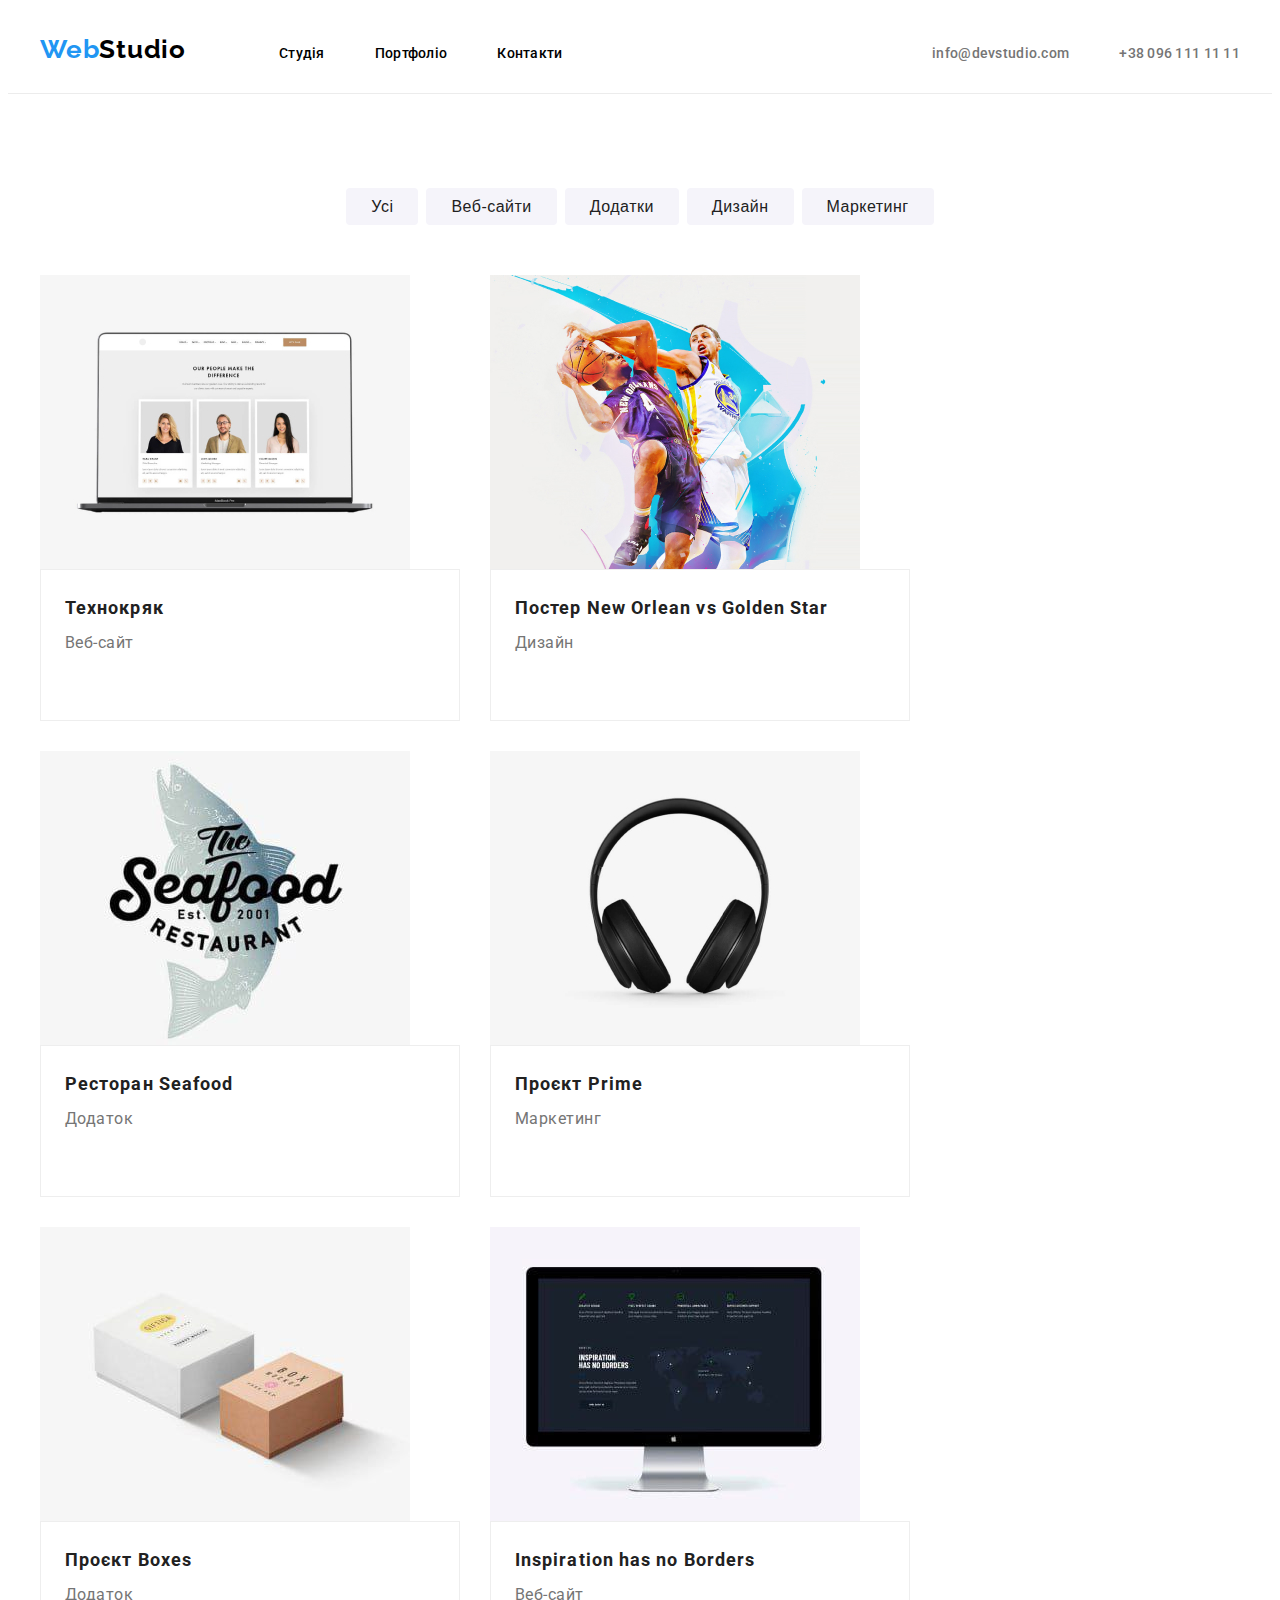
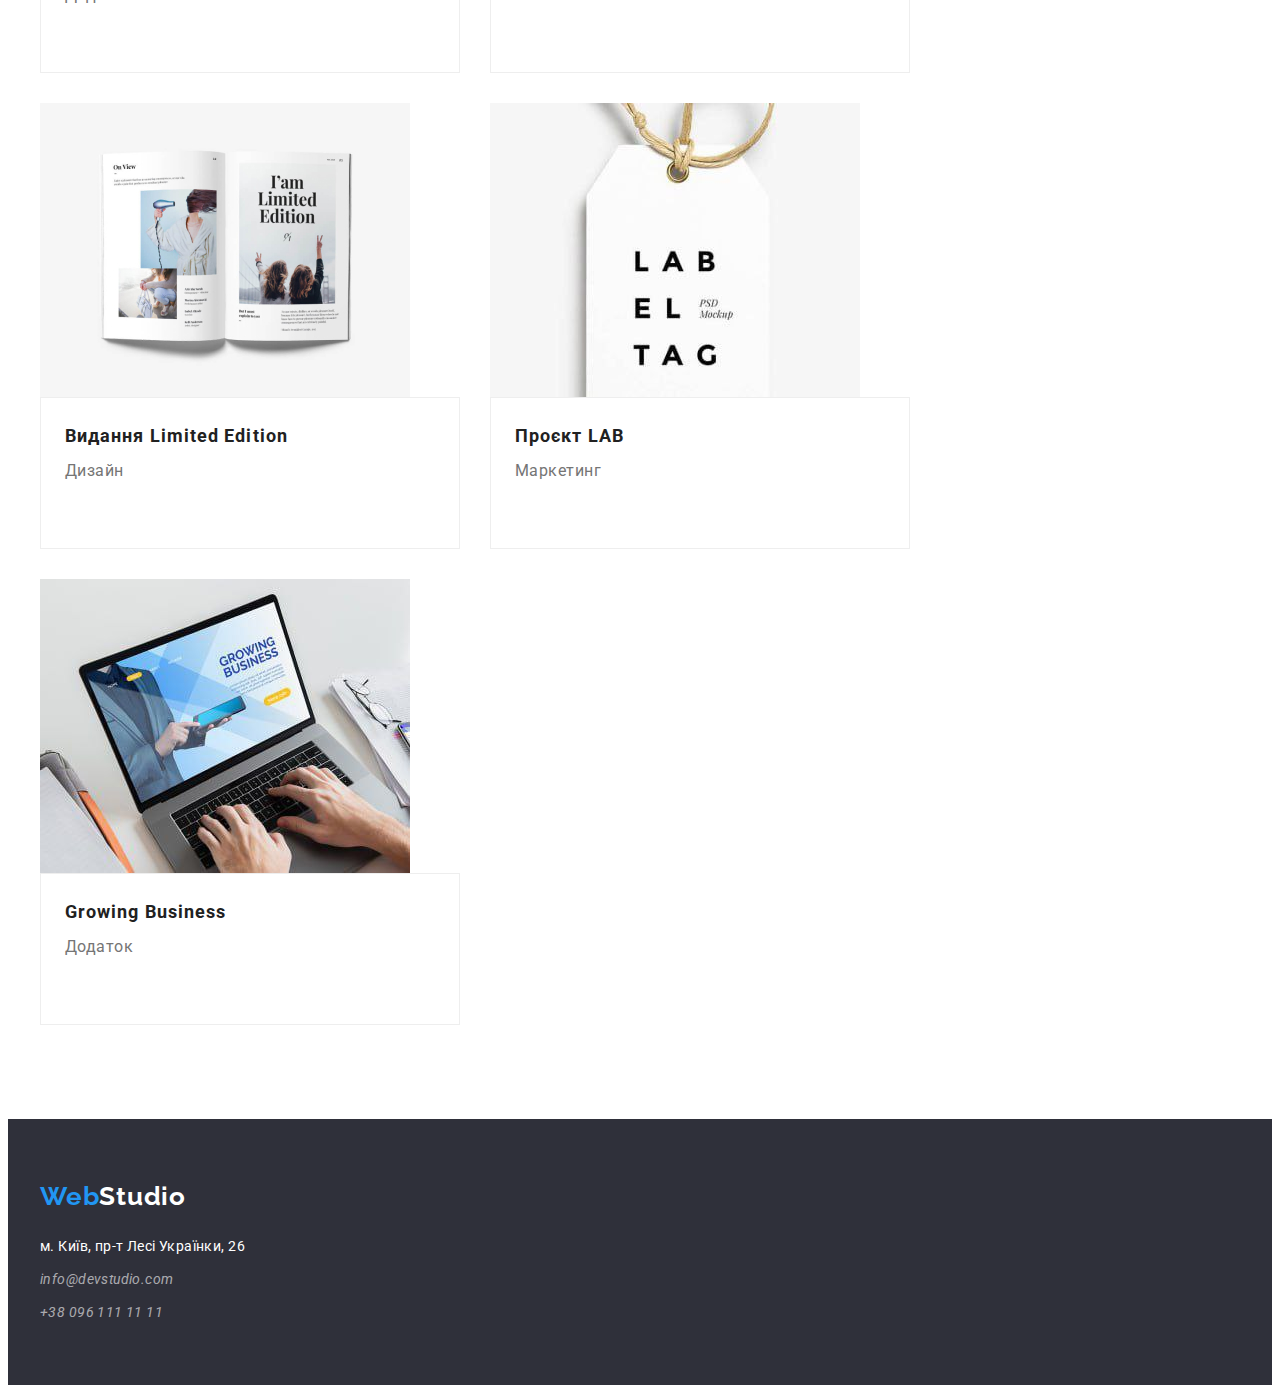
==== pages/portfolio.html @ d31cdce4 "fix" ====
<!DOCTYPE html>
<html lang="en">
  <head>
    <meta charset="UTF-8" />
    <meta name="viewport" content="width=device-width, initial-scale=1.0" />
    <title>Document</title>
    <link rel="stylesheet" href="https://cdnjs.cloudflare.com/ajax/libs/modern-normalize/3.0.1/modern-normalize.min.css" integrity="sha512-q6WgHqiHlKyOqslT/lgBgodhd03Wp4BEqKeW6nNtlOY4quzyG3VoQKFrieaCeSnuVseNKRGpGeDU3qPmabCANg==" crossorigin="anonymous" referrerpolicy="no-referrer"/>
    <link rel="preconnect" href="https://fonts.googleapis.com">
    <link rel="preconnect" href="https://fonts.gstatic.com" crossorigin>
    <link href="https://fonts.googleapis.com/css2?family=Raleway:ital,wght@0,100..900;1,100..900&family=Roboto:ital,wght@0,100;0,300;0,400;0,500;0,700;0,900;1,100;1,300;1,400;1,500;1,700;1,900&display=swap" rel="stylesheet">
    <link rel="stylesheet" href="../css/reset.css" />
    <link rel="stylesheet" href="../css/styles.css" />
  </head>
  <body>
    <header>
      <!-- шляпа сторінки -->
      <div class="container header-bucket">
        <a href="./index.html" class="header-logo"
          ><span class="header-web">Web</span>Studio</a
        >
        <nav class="header-nav">
          <ul class="header-items">
            <li class="header-element">
              <a href="../index.html" class="header-massege">Студія</a>
            </li>
            <li class="header-element">
              <a href="./pages/portfolio.html" class="header-massege"
                >Портфоліо</a
              >
            </li>
            <li class="header-element">
              <a href="" class="header-massege">Контакти</a>
            </li>
          </ul>
        </nav>
        <ul class="header-list">
          <li class="header-item">
            <a href="mailto:info@devstudio.com" class="header-link"
              >info@devstudio.com</a
            >
          </li>
          <li class="header-item">
            <a href="tel:+380961111111" class="header-link"
              >+38 096 111 11 11</a
            >
          </li>
        </ul>
      </div>
    </header>
    <main>
      <!-- кнопки --> 
      <section class="works">
        <div class="container">
          <ul class="works-lists">
            <li class="works-element">
              <button type="button" class="works-btn">Усі</button>
            </li>
            <li class="works-element">
              <button type="button" class="works-btn">Веб-сайти</button>
            </li>
            <li class="works-element">
              <button type="button" class="works-btn">Додатки</button>
            </li>
            <li class="works-element">
              <button type="button" class="works-btn">Дизайн</button>
            </li>
            <li class="works-element">
              <button type="button" class="works-btn">Маркетинг</button>
            </li>
          </ul>
        <!-- наші роботи -->
          <ul class="works-list">
            <li class="works-item">
              <img
                src="../imgs/three.jpg" alt="Технокряк" class="works-img"
              />
              <div class="works-box">
              <h3 class="works-subtitle">Технокряк</h3>
              <p class="works-text">Веб-сайт</p>
              </div>
            </li>
            <li class="works-item">
              <img
                src="../imgs/basketbol.jpg" alt="Постер New Orlean vs Golden Star" class="works-img"
              />
              <div class="works-box">
              <h3 class="works-subtitle">Постер New Orlean vs Golden Star</h3>
              <p class="works-text">Дизайн</p>
              </div>
            </li>
            <li class="works-item">
              <img
                src="../imgs/fish.jpg" alt="Ресторан Seafood" class="works-img"
              />
              <div class="works-box">
              <h3 class="works-subtitle">Ресторан Seafood</h3>
              <p class="works-text">Додаток</p>
              </div>
            </li>
            <li class="works-item">
              <img
                src="../imgs/headphone.jpg" alt="Проєкт Prime" class="works-img"
              />
              <div class="works-box">
              <h3 class="works-subtitle">Проєкт Prime</h3>
              <p class="works-text">Маркетинг</p>
              </div>
            </li>
            <li class="works-item">
              <img
                src="../imgs/box.jpg" alt="Проєкт Boxes" class="works-img"
              />
              <div class="works-box">
              <h3 class="works-subtitle">Проєкт Boxes</h3>
              <p class="works-text">Додаток</p>
              </div>
            </li>
            <li class="works-item">
              <img
                src="../imgs/pk.jpg" alt="Inspiration has no Borders" class="works-img"
              />
              <div class="works-box">
              <h3 class="works-subtitle">Inspiration has no Borders</h3>
              <p class="works-text">Веб-сайт</p>
              </div>
            </li>
            <li class="works-item">
              <img
                src="../imgs/book.jpg" alt="Видання Limited Edition" class="works-img"
              />
              <div class="works-box">
              <h3 class="works-subtitle">Видання Limited Edition</h3>
              <p class="works-text">Дизайн</p>
              </div>
            </li>
            <li class="works-item">
              <img 
                src="../imgs/tea.jpg" alt="Проєкт LAB" class="works-img" 
              />
              <div class="works-box">
              <h3 class="works-subtitle">Проєкт LAB</h3>
              <p class="works-text">Маркетинг</p>
              </div>
            </li>
            <li class="works-item">
              <img
                src="../imgs/noytbook.jpg" alt="Growing Business" class="works-img"
              />
              <div class="works-box">
              <h3 class="works-subtitle">Growing Business</h3>
              <p class="works-text">Додаток</p>
              </div>
            </li>
          </ul>
        </div>
      </section>
    </main>
    <footer class="footer">
      <!-- ще інфа про нас -->
      <div class="container">
        <a href="./index.html" class="footer-link"
          ><span class="footer-web">Web</span>Studio</a
        >
        <address class="adress">
          <ul class="footer-list">
            <li class="footer-item">
              <a
                class="footer-adress"
                href="https://www.google.com/maps/search/%D0%BC.+%D0%9A%D0%B8%D1%97%D0%B2,+%D0%BF%D1%80-%D1%82+%D0%9B%D0%B5%D1%81%D1%96+%D0%A3%D0%BA%D1%80%D0%B0%D1%97%D0%BD%D0%BA%D0%B8,+26/@50.4728014,30.4060494,12z/data=!3m1!4b1?entry=ttu&g_ep=EgoyMDI0MTAyMy4wIKXMDSoASAFQAw%3D%3D"
                target="_blank"
                >м. Київ, пр-т Лесі Українки, 26</a
              >
            </li>
            <li class="footer-element">
              <a href="mailto:info@devstudio.com" class="footer-info"
                >info@devstudio.com</a
              >
            </li>
            <li class="footer-element">
              <a href="tel:+380961111111" class="footer-tel"
                >+38 096 111 11 11</a
              >
            </li>
          </ul>
        </address>
      </div>
    </footer>
  </body>
</html>
---- css/styles.css ----
:root {
  --background-color: #fff;
  --title-color: #212121;
  --button-color: #2196f3;
  --text-color: #757575;
  --footer-color: #2f303a;
  --footertext-color: #ffffff99;
  --backgroundbuttons-color: #f5f4fa;
  --logo-color: #000;
  --box-color: #eee;
  --line-color: #ECECEC;
}

.container {
  width: 1200px;
  margin-left: auto;
  margin-right: auto;
  padding-left: 15px;
  padding-right: 15px;
}

/* мені дали мандарин */

body {
  font-family: Roboto;
}

/* я замучавчя це все писать */

header {
  padding-top: 24px;
  padding-bottom: 25px;
  border-bottom: 1px solid var(--line-color);
}


.header-bucket {
  display: flex;
  align-items: baseline;
}

.header-logo {
  color: var(--logo-color);
  font-family: Raleway;
  font-size: 26px;
  font-weight: 700;
  line-height: 1.38;
  letter-spacing: 0.78px;
  margin-right: 93px;
}

.header-web {
  color: var(--button-color);
  font-family: Raleway;
  font-size: 26px;
  font-weight: 700;
  line-height: 1.38;
  letter-spacing: 0.78px;
}


.header-items {
  display: flex;
  align-items: baseline;
  gap: 50px;
}

.header-massege {
  color: var(--titles-color);
  font-size: 14px;
  font-weight: 500;
  line-height: 1.14;
  letter-spacing: 0.28px;
}

.header-massege:hover {
  color: var(--button-color);
}


.header-list {
  display: flex;
  align-items: baseline;
  gap: 50px;
  margin-left: auto;
}

.header-link {
  color: var(--text-color);
  font-size: 14px;
  font-weight: 500;
  line-height: 1.14;
  letter-spacing: 0.28px;
}


.header-link:hover {
  color: var(--button-color);
}

/* щяс новий год а я це пишу..... */

.works {
  padding-top: 94px;
  padding-bottom: 94px;
}


.works-lists {
  display: flex;
  gap: 8px;
  justify-content: center;
  margin-bottom: 50px;
}

.works-btn {
  color: var(--title-color);
  text-align: center;
  font-size: 16px;
  font-weight: 500;
  line-height: 1.6;
  letter-spacing: 0.48px;
  background: var(--backgroundbuttons-color);
  border: none;
  padding: 6px 25px;
  border-radius: 4px;
}


.works-btn:hover {
  color: var(--background-color);
  background: var(--button-color);
  box-shadow: 0px 3px 1px 0px 
    rgba(0, 0, 0, 0.1),
     0px 1px 2px 0px 
  rgba(0, 0, 0, 0.08), 
    0px 2px 2px 0px 
   rgba(0, 0, 0, 0.12);
}

.works-list {
  display: flex;
  flex-wrap: wrap;
  gap: 30px;
}


.works-box {
  border: 1px solid var(--box-color);
  background: var(--background-color);
  width: 370px;
  height: 110px;
  padding: 20px 24px;
}

.works-subtitle {
  color: var(--title-color);
  font-size: 18px;
  font-weight: 700;
  line-height: 2;
  letter-spacing: 1.08px;
}

.works-text {
  color: var(--text-color);
  font-size: 16px;
  font-weight: 400;
  line-height: 1.66;
  letter-spacing: 0.48px;
  margin-top: 4px;
}

/* я хочу олівє */

footer {
  background-color: #2f303a;
  padding-top: 60px;
  padding-bottom: 60px;
}
 

.footer-web {
  color: var(--button-color);
  font-family: Raleway;
  font-size: 26px;
  font-weight: 700;
  line-height: 1.38;
  letter-spacing: 0.78px;
}
 

.footer-link {
  color: var(--background-color);
  font-family: Raleway;
  font-size: 26px;
  font-weight: 700;
  line-height: 1.38;
  letter-spacing: 0.78px;
  margin-bottom: 20px;
}

.footer-adress {
  color: var(--background-color);
  font-size: 14px;
  font-weight: 400;
  line-height: 1.71;
  letter-spacing: 0.42px;
  font-style: normal;
}

.footer-item {
  margin-top: 20px;
}

.footer-element {
  margin-top: 9px;
  margin-bottom: 9px;
}

.footer-element:last-child {
  margin-bottom: 0px;
}
 
.footer-info {
  color: rgba(255, 255, 255, 0.6);
  font-size: 14px;
  font-weight: 400;
  line-height: 1.71;
  letter-spacing: 0.42px;
}

.footer-tel {
  color: rgba(255, 255, 255, 0.6);
  font-size: 14px;
  font-weight: 400;
  line-height: 1.71;
  letter-spacing: 0.42px;
}
  /* урааа я іду їсти! */
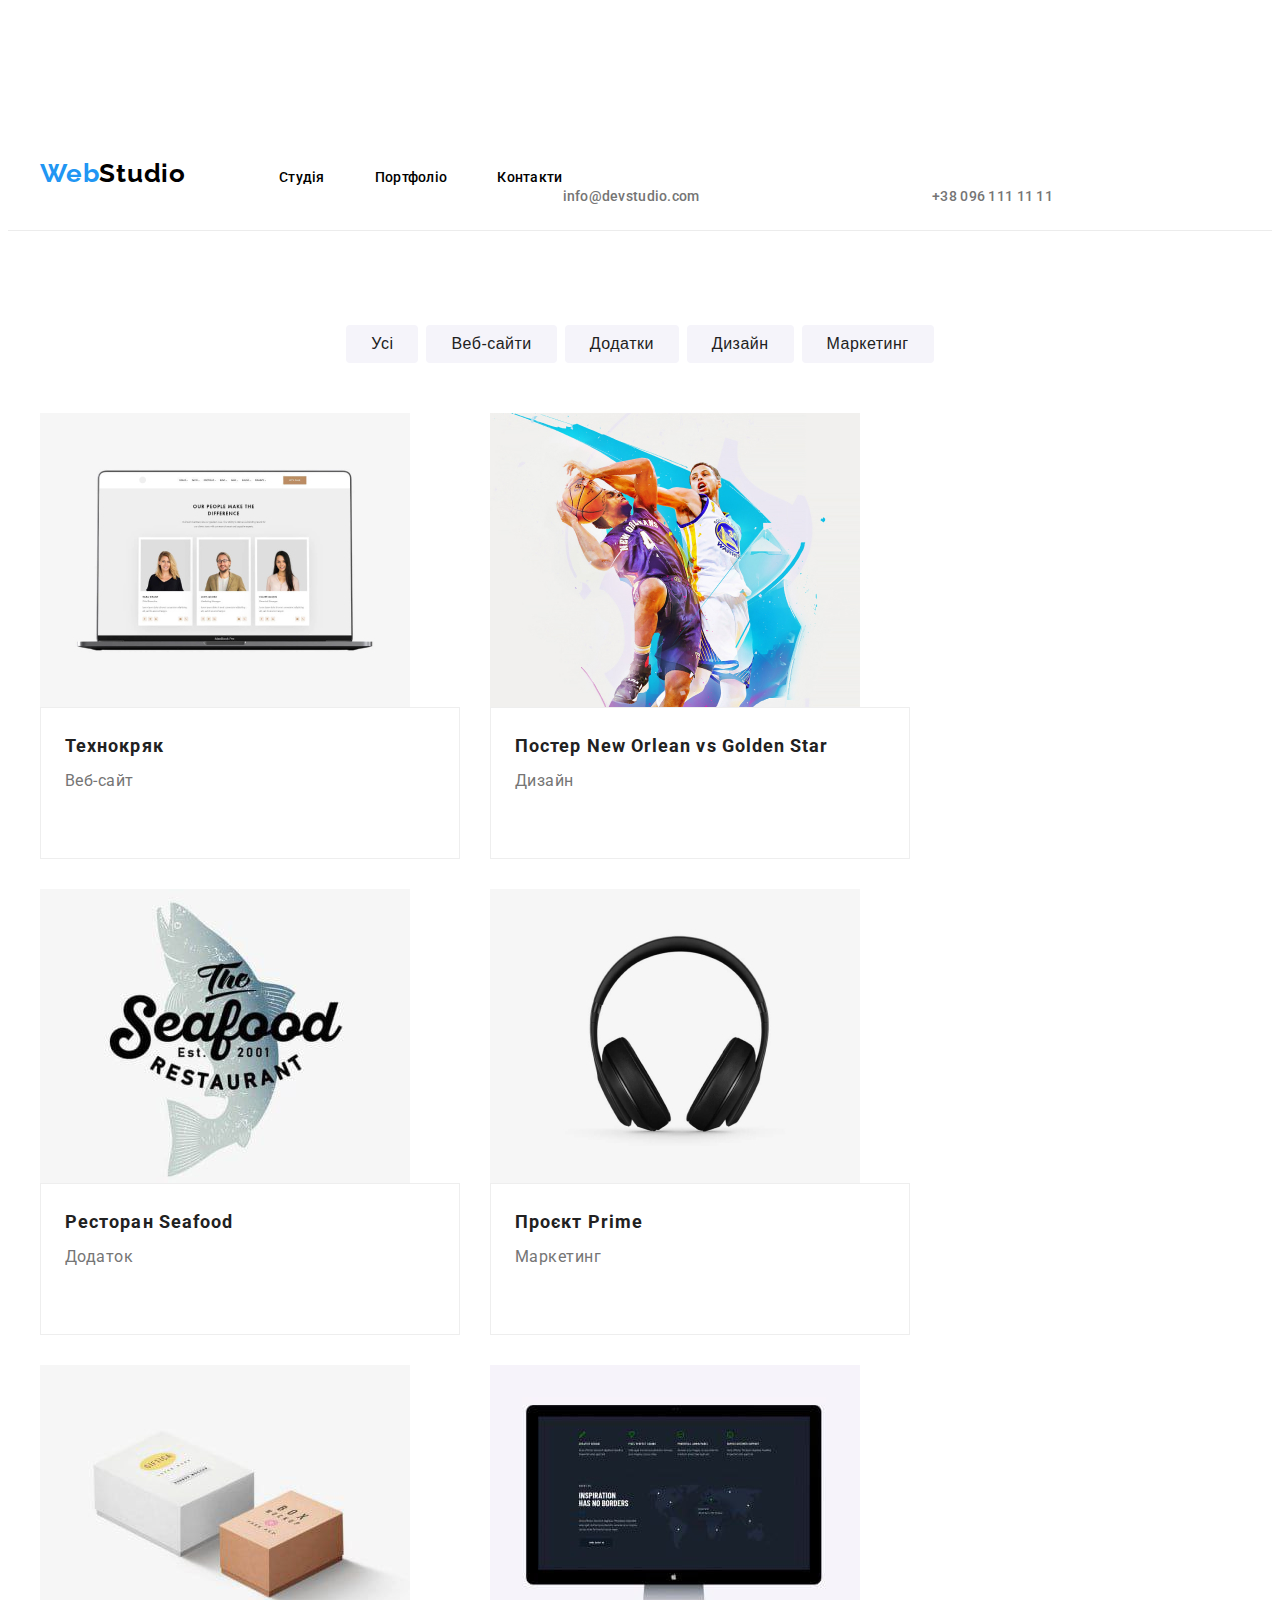
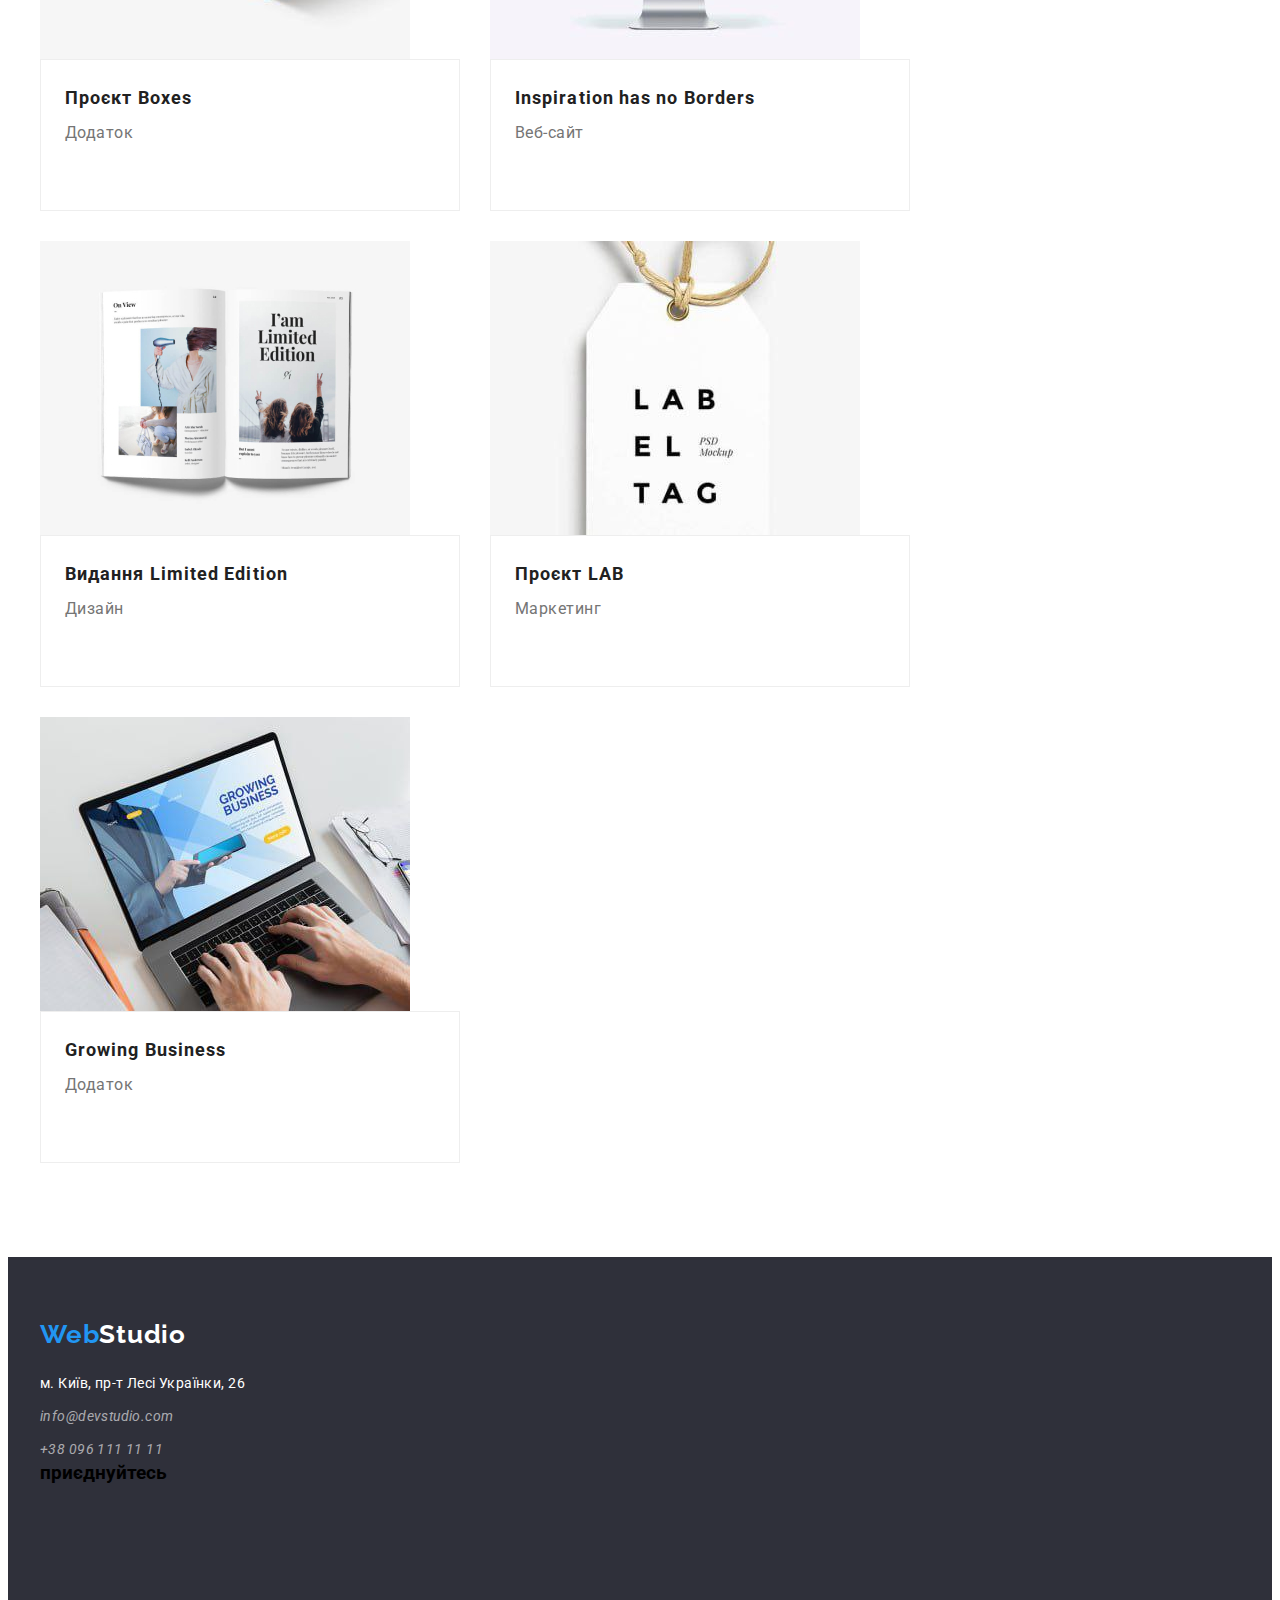
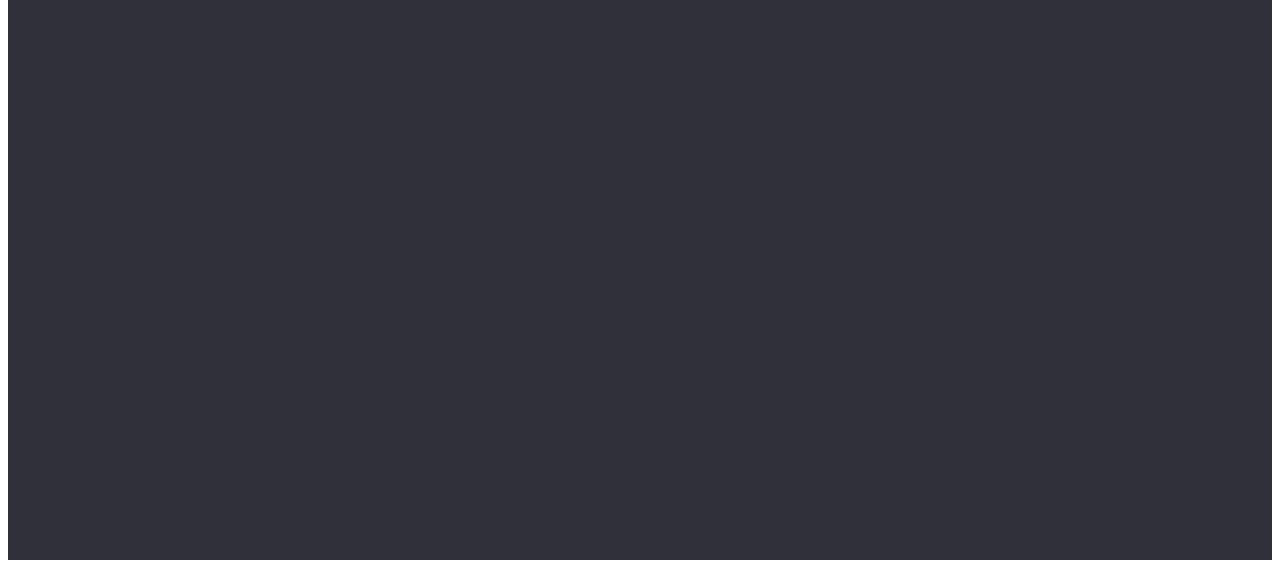
==== commit d067277f: "Update portfolio.html" ====
--- a/pages/portfolio.html
+++ b/pages/portfolio.html
@@ -13,7 +13,7 @@
   </head>
   <body>
     <header>
-      <!-- шляпа сторінки -->
+      <!-- шапка сторінки -->
       <div class="container header-bucket">
         <a href="./index.html" class="header-logo"
           ><span class="header-web">Web</span>Studio</a
@@ -36,19 +36,24 @@
         <ul class="header-list">
           <li class="header-item">
             <a href="mailto:info@devstudio.com" class="header-link"
-              >info@devstudio.com</a
+              ><svg class="header-icon">
+                <use href="../imgs/symbol-defsі.svg#icon-envelope">
+                </use>
+              </svg>info@devstudio.com</a
             >
           </li>
           <li class="header-item">
             <a href="tel:+380961111111" class="header-link"
-              >+38 096 111 11 11</a
+              ><svg class="header-icon2">
+                <use href="../imgs/symbol-defsі.svg#icon-smartphone"></use>
+              </svg>+38 096 111 11 11</a
             >
           </li>
         </ul>
       </div>
     </header>
     <main>
-      <!-- кнопки --> 
+      <!-- Наші сайти і додатки -->
       <section class="works">
         <div class="container">
           <ul class="works-lists">
@@ -72,7 +77,9 @@
           <ul class="works-list">
             <li class="works-item">
               <img
-                src="../imgs/three.jpg" alt="Технокряк" class="works-img"
+                src="../imgs/three.jpg"
+                alt="Технокряк"
+                class="works-img"
               />
               <div class="works-box">
               <h3 class="works-subtitle">Технокряк</h3>
@@ -81,7 +88,9 @@
             </li>
             <li class="works-item">
               <img
-                src="../imgs/basketbol.jpg" alt="Постер New Orlean vs Golden Star" class="works-img"
+                src="../imgs/basketbol.jpg"
+                alt="Постер New Orlean vs Golden Star"
+                class="works-img"
               />
               <div class="works-box">
               <h3 class="works-subtitle">Постер New Orlean vs Golden Star</h3>
@@ -90,7 +99,9 @@
             </li>
             <li class="works-item">
               <img
-                src="../imgs/fish.jpg" alt="Ресторан Seafood" class="works-img"
+                src="../imgs/fish.jpg"
+                alt="Ресторан Seafood"
+                class="works-img"
               />
               <div class="works-box">
               <h3 class="works-subtitle">Ресторан Seafood</h3>
@@ -99,7 +110,9 @@
             </li>
             <li class="works-item">
               <img
-                src="../imgs/headphone.jpg" alt="Проєкт Prime" class="works-img"
+                src="../imgs/headphone.jpg"
+                alt="Проєкт Prime"
+                class="works-img"
               />
               <div class="works-box">
               <h3 class="works-subtitle">Проєкт Prime</h3>
@@ -108,7 +121,9 @@
             </li>
             <li class="works-item">
               <img
-                src="../imgs/box.jpg" alt="Проєкт Boxes" class="works-img"
+                src="../imgs/box.jpg"
+                alt="Проєкт Boxes"
+                class="works-img"
               />
               <div class="works-box">
               <h3 class="works-subtitle">Проєкт Boxes</h3>
@@ -117,7 +132,9 @@
             </li>
             <li class="works-item">
               <img
-                src="../imgs/pk.jpg" alt="Inspiration has no Borders" class="works-img"
+                src="../imgs/pk.jpg"
+                alt="Inspiration has no Borders"
+                class="works-img"
               />
               <div class="works-box">
               <h3 class="works-subtitle">Inspiration has no Borders</h3>
@@ -126,7 +143,9 @@
             </li>
             <li class="works-item">
               <img
-                src="../imgs/book.jpg" alt="Видання Limited Edition" class="works-img"
+                src="../imgs/book.jpg"
+                alt="Видання Limited Edition"
+                class="works-img"
               />
               <div class="works-box">
               <h3 class="works-subtitle">Видання Limited Edition</h3>
@@ -135,7 +154,9 @@
             </li>
             <li class="works-item">
               <img 
-                src="../imgs/tea.jpg" alt="Проєкт LAB" class="works-img" 
+                src="../imgs/tea.jpg" 
+                alt="Проєкт LAB" 
+                class="works-img" 
               />
               <div class="works-box">
               <h3 class="works-subtitle">Проєкт LAB</h3>
@@ -144,7 +165,9 @@
             </li>
             <li class="works-item">
               <img
-                src="../imgs/noytbook.jpg" alt="Growing Business" class="works-img"
+                src="../imgs/noytbook.jpg"
+                alt="Growing Business"
+                class="works-img"
               />
               <div class="works-box">
               <h3 class="works-subtitle">Growing Business</h3>
@@ -156,8 +179,9 @@
       </section>
     </main>
     <footer class="footer">
-      <!-- ще інфа про нас -->
-      <div class="container">
+      <!-- доп. інформація про нас -->
+      <div class="container footer-box">
+        <div>
         <a href="./index.html" class="footer-link"
           ><span class="footer-web">Web</span>Studio</a
         >
@@ -184,6 +208,24 @@
           </ul>
         </address>
       </div>
+      <div class="footer-div">
+        <h3 class="footer-subtitle">приєднуйтесь</h3>
+        <ul class="footer-lists">
+         <li class="footer-elements"><a href="#" class="footer-links"><svg class="footer-icon">
+           <use href="../imgs/symbol-defsі.svg#icon-instagram"></use>
+         </svg></a></li>
+         <li class="footer-elements"><a href="#" class="footer-links"><svg class="footer-icon">
+           <use href="../imgs/symbol-defsі.svg#icon-twitter"></use>
+         </svg></a></li>
+         <li class="footer-elements"><a href="#" class="footer-links"><svg class="footer-icon">
+           <use href="../imgs/symbol-defsі.svg#icon-facebook"></use>
+         </svg></a></li>
+         <li class="footer-elements"><a href="#" class="footer-links"><svg class="footer-icon">
+           <use href="../imgs/symbol-defsі.svg#icon-linkedin"></use>
+         </svg></a></li>
+        </ul>
+        </div>
+      </div>
     </footer>
   </body>
-</html>+</html>
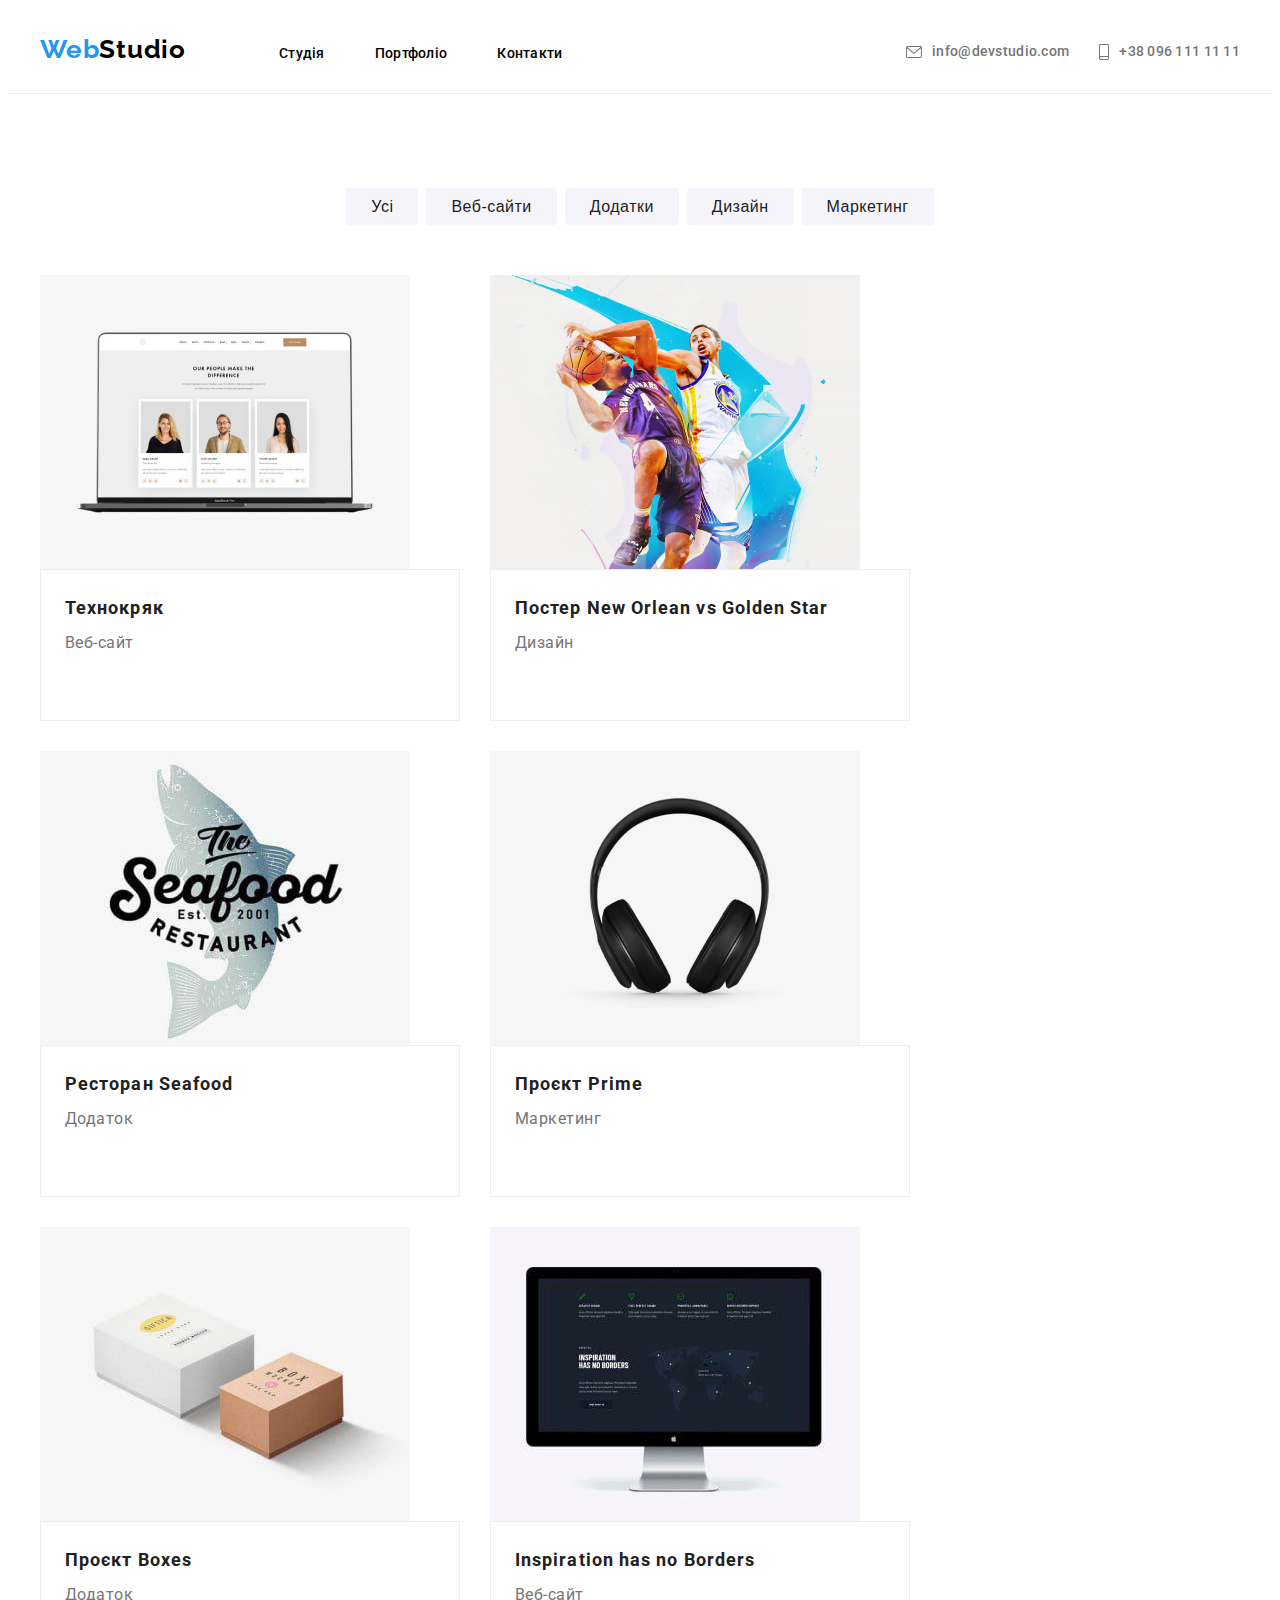
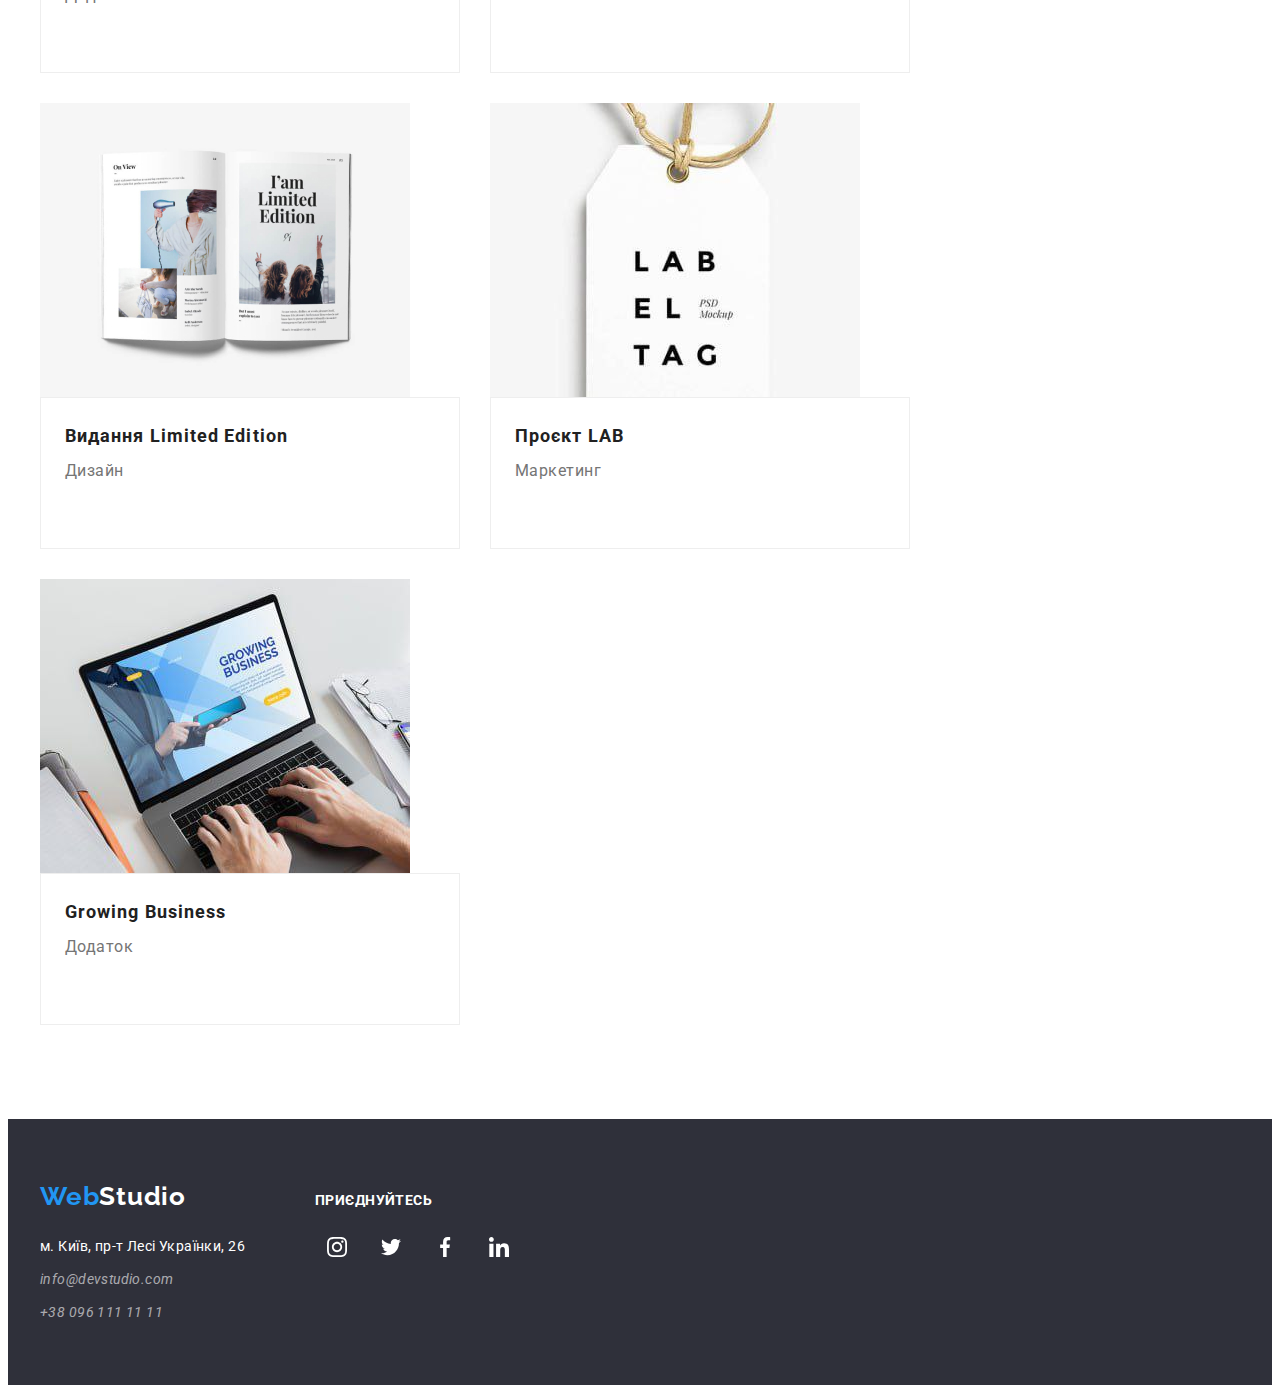
==== commit a20ad210: "123" ====
--- a/pages/portfolio.html
+++ b/pages/portfolio.html
@@ -228,4 +228,4 @@
       </div>
     </footer>
   </body>
-</html>
+</html>--- a/css/styles.css
+++ b/css/styles.css
@@ -19,13 +19,13 @@
   padding-right: 15px;
 }
 
-/* мені дали мандарин */
+
 
 body {
   font-family: Roboto;
 }
 
-/* я замучавчя це все писать */
+/* ====================== */
 
 header {
   padding-top: 24px;
@@ -47,6 +47,7 @@
   line-height: 1.38;
   letter-spacing: 0.78px;
   margin-right: 93px;
+
 }
 
 .header-web {
@@ -80,9 +81,21 @@
 
 .header-list {
   display: flex;
-  align-items: baseline;
-  gap: 50px;
+  align-items: center;
+  gap: 30px;
   margin-left: auto;
+}
+
+.header-icon{
+  width: 16px;
+  height: 12px;
+  fill: var(--text-color); 
+}
+
+.header-icon2{
+  width: 10px;
+  height: 16px;
+  fill: var(--text-color);
 }
 
 .header-link {
@@ -91,14 +104,23 @@
   font-weight: 500;
   line-height: 1.14;
   letter-spacing: 0.28px;
+  display: flex;
+  align-items: center;
+  gap: 10px;
 }
 
 
 .header-link:hover {
   color: var(--button-color);
-}
-
-/* щяс новий год а я це пишу..... */
+  .header-icon{
+    fill: var(--button-color);
+}
+.header-icon2{
+    fill: var(--button-color);
+}
+}
+
+/* ====================== */
 
 .works {
   padding-top: 94px;
@@ -131,21 +153,30 @@
   color: var(--background-color);
   background: var(--button-color);
   box-shadow: 0px 3px 1px 0px 
-    rgba(0, 0, 0, 0.1),
-     0px 1px 2px 0px 
-  rgba(0, 0, 0, 0.08), 
-    0px 2px 2px 0px 
-   rgba(0, 0, 0, 0.12);
-}
-
-.works-list {
+            rgba(0, 0, 0, 0.1),
+              0px 1px 2px 0px 
+            rgba(0, 0, 0, 0.08), 
+              0px 2px 2px 0px 
+            rgba(0, 0, 0, 0.12);
+}
+
+.works-list{
   display: flex;
   flex-wrap: wrap;
   gap: 30px;
 }
 
-
-.works-box {
+.works-item{
+  flex-basis: calc((100% - 60px) / 3);
+}
+
+.works-item:hover{
+  box-shadow: 0px 3px 1px 0px rgba(0, 0, 0, 0.10), 
+              0px 1px 2px 0px rgba(0, 0, 0, 0.08), 
+              0px 2px 2px 0px rgba(0, 0, 0, 0.12);
+}
+
+.works-box{
   border: 1px solid var(--box-color);
   background: var(--background-color);
   width: 370px;
@@ -170,14 +201,18 @@
   margin-top: 4px;
 }
 
-/* я хочу олівє */
+/* ====================== */
 
 footer {
   background-color: #2f303a;
   padding-top: 60px;
   padding-bottom: 60px;
 }
- 
+
+.footer-box{
+  display: flex;
+  align-items: baseline;
+}
 
 .footer-web {
   color: var(--button-color);
@@ -187,7 +222,7 @@
   line-height: 1.38;
   letter-spacing: 0.78px;
 }
- 
+
 
 .footer-link {
   color: var(--background-color);
@@ -208,19 +243,19 @@
   font-style: normal;
 }
 
-.footer-item {
+.footer-item{
   margin-top: 20px;
 }
 
-.footer-element {
+.footer-element{
   margin-top: 9px;
   margin-bottom: 9px;
 }
 
-.footer-element:last-child {
+.footer-element:last-child{
   margin-bottom: 0px;
 }
- 
+
 .footer-info {
   color: rgba(255, 255, 255, 0.6);
   font-size: 14px;
@@ -236,4 +271,45 @@
   line-height: 1.71;
   letter-spacing: 0.42px;
 }
-  /* урааа я іду їсти! */+
+.footer-div{
+  margin-left: 70px;
+}
+
+.footer-subtitle{
+  color: var(--background-color);
+  font-size: 14px;
+  font-weight: 700;
+  line-height: 1.14;
+  letter-spacing: 0.42px;
+  text-transform: uppercase;
+}
+
+.footer-lists{
+  display: flex;
+  gap: 10px;
+  margin-top: 16px;
+  margin-bottom: 30px;
+  align-items: center;
+  justify-content: center;
+}
+
+.footer-links{
+  width: 44px;
+  height: 44px;
+  display: flex;
+  align-items: center;
+  justify-content: center;
+  background-color: var(--background-icon);
+  border-radius: 50%;
+}
+
+.footer-links:hover{
+  background-color: var(--button-color);
+}
+
+.footer-icon{
+  width: 20px;
+  height: 20px;
+  fill: var(--background-color);
+}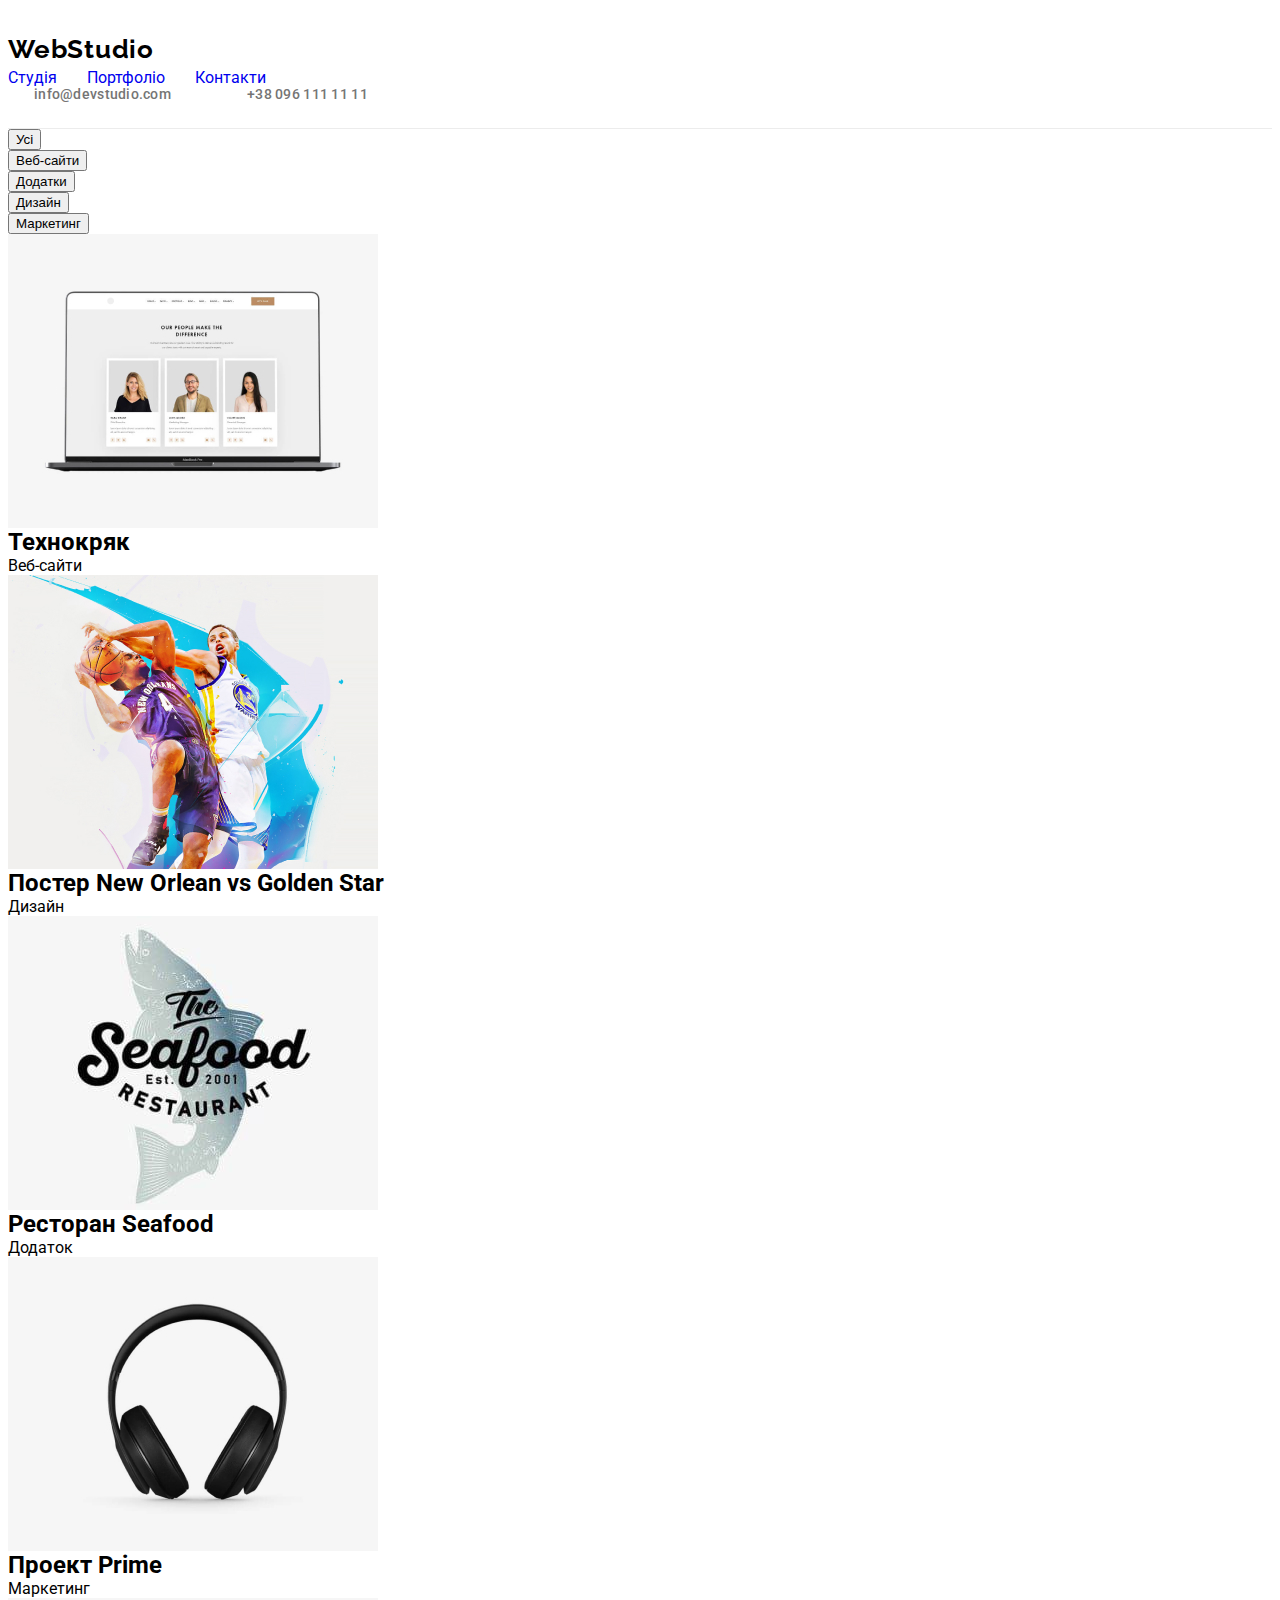
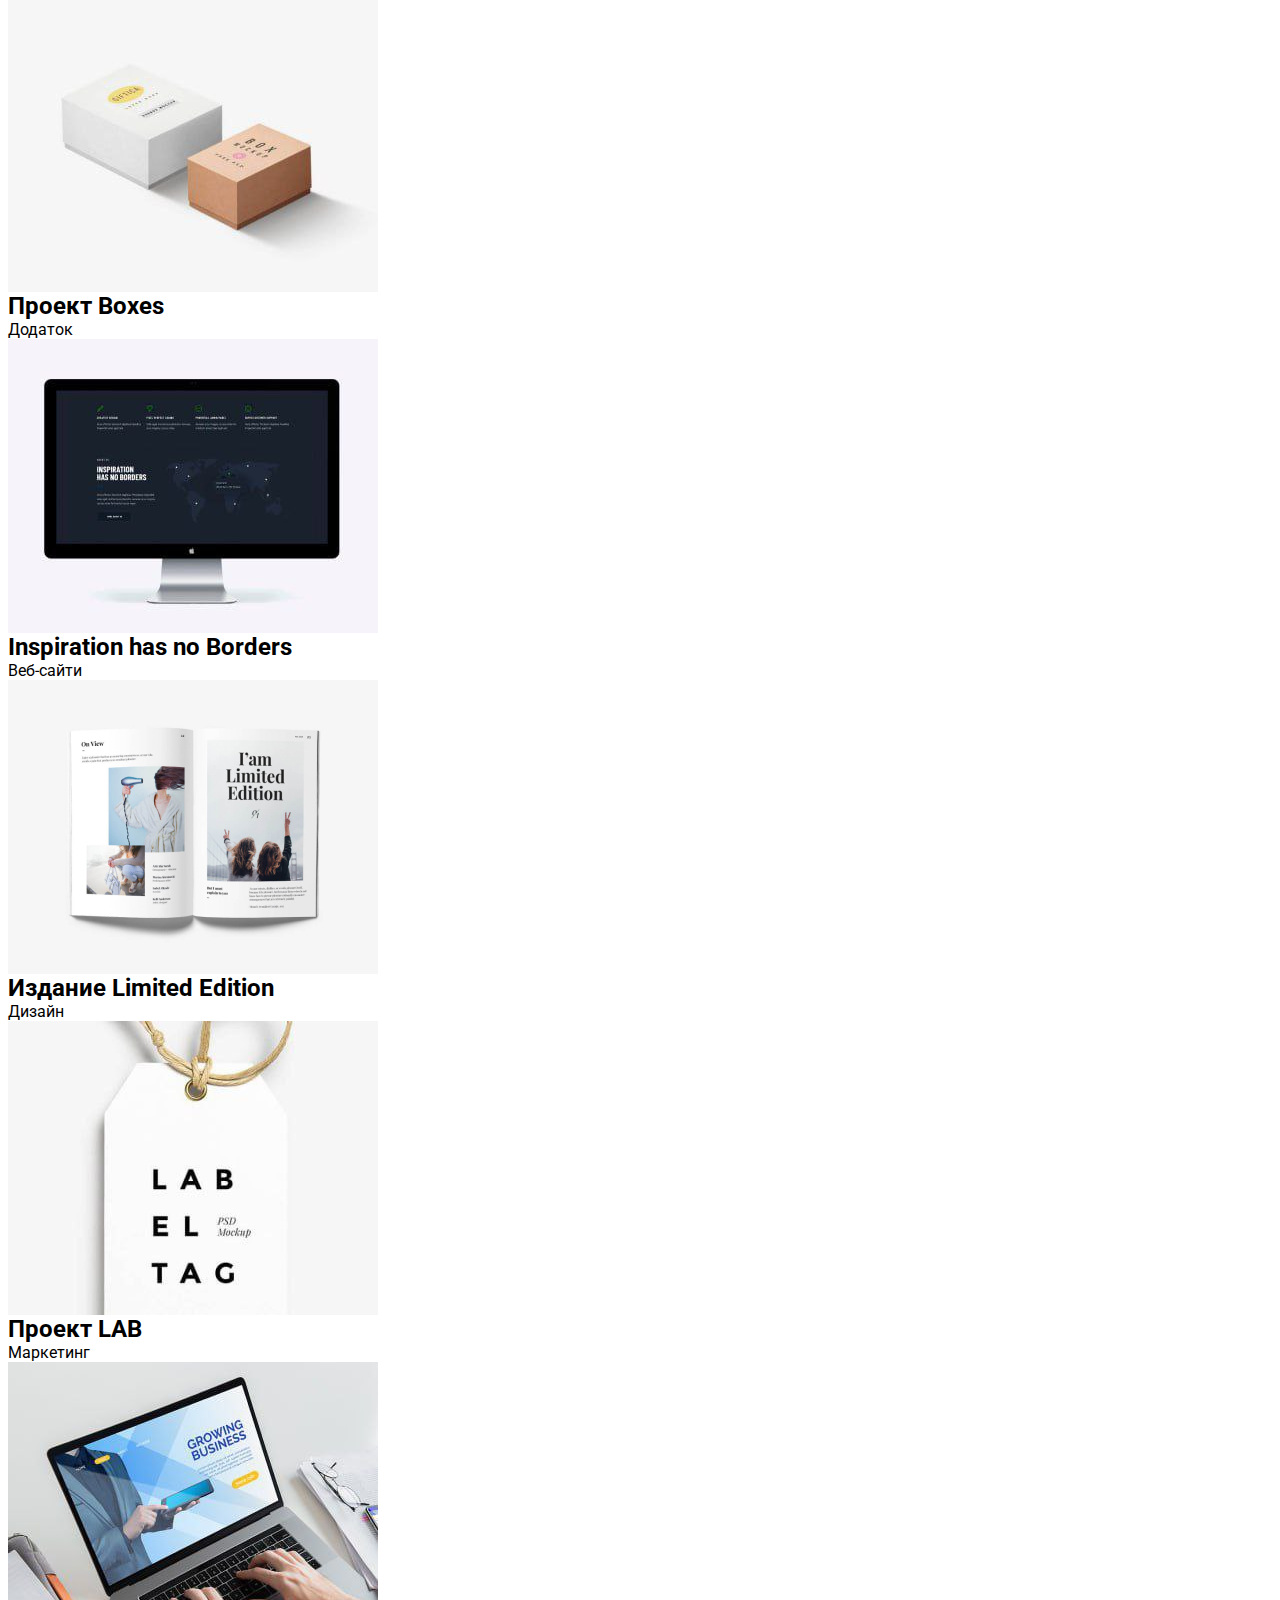
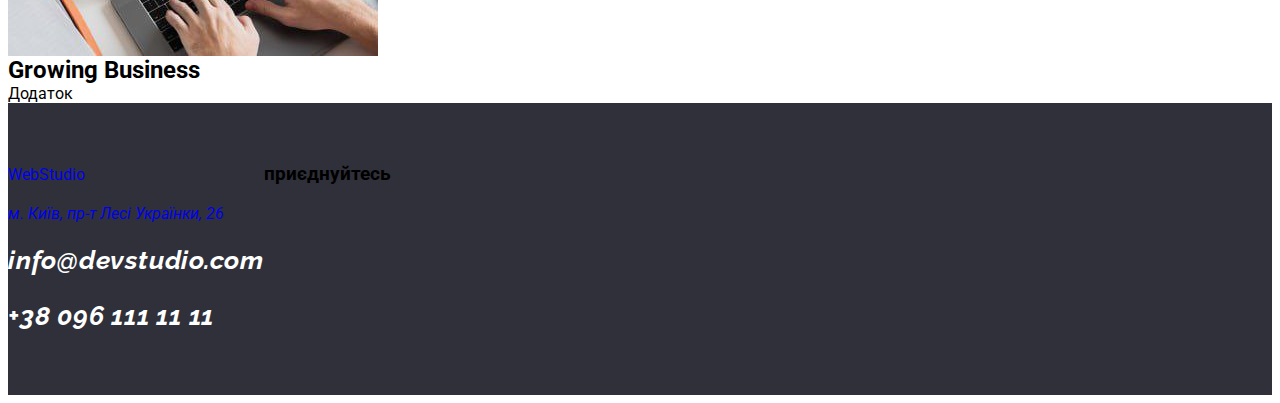
==== commit f9078896: "Update portfolio.html" ====
--- a/pages/portfolio.html
+++ b/pages/portfolio.html
@@ -12,220 +12,236 @@
     <link rel="stylesheet" href="../css/styles.css" />
   </head>
   <body>
-    <header>
-      <!-- шапка сторінки -->
-      <div class="container header-bucket">
+    <!-- Навігація сайту -->
+    <header class="header">
+      <div class="conteiner header-box">
         <a href="./index.html" class="header-logo"
-          ><span class="header-web">Web</span>Studio</a
+          ><span class="Web">Web</span><span class="Studio">Studio</span></a
         >
-        <nav class="header-nav">
-          <ul class="header-items">
-            <li class="header-element">
-              <a href="../index.html" class="header-massege">Студія</a>
-            </li>
-            <li class="header-element">
-              <a href="./pages/portfolio.html" class="header-massege"
-                >Портфоліо</a
-              >
-            </li>
-            <li class="header-element">
-              <a href="" class="header-massege">Контакти</a>
+        <nav class="header-navigation">
+          <ul class="header-list">
+            <li class="header-item">
+              <a href="./index.html" class="header-contact">Студія</a>
+            </li>
+            <li class="header-item">
+              <a href="./portfolio.html" class="header-contact">Портфоліо</a>
+            </li>
+            <li class="header-item">
+              <a href="#" class="header-contact">Контакти</a>
             </li>
           </ul>
         </nav>
-        <ul class="header-list">
-          <li class="header-item">
-            <a href="mailto:info@devstudio.com" class="header-link"
-              ><svg class="header-icon">
-                <use href="../imgs/symbol-defsі.svg#icon-envelope">
-                </use>
-              </svg>info@devstudio.com</a
-            >
+        <ul class="header-items">
+          <li class="header-elemet">
+              
+            <a href="mailto:info@devstudio.com" class="header-link"> <svg class="header-icon">
+              <use href="../imgs/symbol-defss.svg#icon-envelope"></use>
+            </svg>info@devstudio.com</a>
           </li>
-          <li class="header-item">
-            <a href="tel:+380961111111" class="header-link"
-              ><svg class="header-icon2">
-                <use href="../imgs/symbol-defsі.svg#icon-smartphone"></use>
-              </svg>+38 096 111 11 11</a
-            >
+          <li class="header-elemet">
+            <a href="tel:+380961111111" class="header-link"> 
+              <svg class="header-icon">
+              <use href="../imgs/symbol-defss.svg#icon-smartphone"></use>
+            </svg>+38 096 111 11 11</a>
           </li>
         </ul>
       </div>
     </header>
-    <main>
-      <!-- Наші сайти і додатки -->
-      <section class="works">
-        <div class="container">
-          <ul class="works-lists">
-            <li class="works-element">
-              <button type="button" class="works-btn">Усі</button>
-            </li>
-            <li class="works-element">
-              <button type="button" class="works-btn">Веб-сайти</button>
-            </li>
-            <li class="works-element">
-              <button type="button" class="works-btn">Додатки</button>
-            </li>
-            <li class="works-element">
-              <button type="button" class="works-btn">Дизайн</button>
-            </li>
-            <li class="works-element">
-              <button type="button" class="works-btn">Маркетинг</button>
-            </li>
-          </ul>
-        <!-- наші роботи -->
-          <ul class="works-list">
-            <li class="works-item">
+    <main class="main">
+      <!-- наше портфоліо -->
+      <section class="project">
+        <div class="conteiner">
+          <ul class="project-list">
+            <li class="project-element">
+              <button type="button" class="project-btn">Усі</button>
+            </li>
+            <li class="project-element">
+              <button type="button" class="project-btn">Веб-сайти</button>
+            </li>
+            <li class="project-element">
+              <button type="button" class="project-btn">Додатки</button>
+            </li>
+            <li class="project-element">
+              <button type="button" class="project-btn">Дизайн</button>
+            </li>
+            <li class="project-element">
+              <button type="button" class="project-btn">Маркетинг</button>
+            </li>
+          </ul>
+
+          <!-- Наші проекти та інше -->
+          <ul class="project-item">
+            <li class="project-items">
               <img
                 src="../imgs/three.jpg"
                 alt="Технокряк"
-                class="works-img"
-              />
-              <div class="works-box">
-              <h3 class="works-subtitle">Технокряк</h3>
-              <p class="works-text">Веб-сайт</p>
-              </div>
-            </li>
-            <li class="works-item">
+                class="project-img"
+              />
+              <div class="project-background">
+                <h2 class="project-title">Технокряк</h2>
+                <p class="project-text">Веб-сайти</p>
+              </div>
+            </li>
+            <li class="project-items">
               <img
                 src="../imgs/basketbol.jpg"
                 alt="Постер New Orlean vs Golden Star"
-                class="works-img"
-              />
-              <div class="works-box">
-              <h3 class="works-subtitle">Постер New Orlean vs Golden Star</h3>
-              <p class="works-text">Дизайн</p>
-              </div>
-            </li>
-            <li class="works-item">
+                class="project-img"
+              />
+              <div class="project-background">
+                <h2 class="project-title">Постер New Orlean vs Golden Star</h2>
+                <p class="project-text">Дизайн</p>
+              </div>
+            </li>
+            <li class="project-items">
               <img
                 src="../imgs/fish.jpg"
                 alt="Ресторан Seafood"
-                class="works-img"
-              />
-              <div class="works-box">
-              <h3 class="works-subtitle">Ресторан Seafood</h3>
-              <p class="works-text">Додаток</p>
-              </div>
-            </li>
-            <li class="works-item">
+                class="project-img"
+              />
+              <div class="project-background">
+                <h2 class="project-title">Ресторан Seafood</h2>
+                <p class="project-text">Додаток</p>
+              </div>
+            </li>
+
+            <li class="project-items">
               <img
                 src="../imgs/headphone.jpg"
-                alt="Проєкт Prime"
-                class="works-img"
-              />
-              <div class="works-box">
-              <h3 class="works-subtitle">Проєкт Prime</h3>
-              <p class="works-text">Маркетинг</p>
-              </div>
-            </li>
-            <li class="works-item">
+                alt="Проект Prime"
+                class="project-img"
+              />
+              <div class="project-background">
+                <h2 class="project-title">Проект Prime</h2>
+                <p class="project-text">Маркетинг</p>
+              </div>
+            </li>
+
+            <li class="project-items">
               <img
                 src="../imgs/box.jpg"
-                alt="Проєкт Boxes"
-                class="works-img"
-              />
-              <div class="works-box">
-              <h3 class="works-subtitle">Проєкт Boxes</h3>
-              <p class="works-text">Додаток</p>
-              </div>
-            </li>
-            <li class="works-item">
+                alt="Проект Boxes"
+                class="project-img"
+              />
+              <div class="project-background">
+                <h2 class="project-title">Проект Boxes</h2>
+                <p class="project-text">Додаток</p>
+              </div>
+            </li>
+
+            <li class="project-items">
               <img
                 src="../imgs/pk.jpg"
                 alt="Inspiration has no Borders"
-                class="works-img"
-              />
-              <div class="works-box">
-              <h3 class="works-subtitle">Inspiration has no Borders</h3>
-              <p class="works-text">Веб-сайт</p>
-              </div>
-            </li>
-            <li class="works-item">
+                class="project-img"
+              />
+              <div class="project-background">
+                <h2 class="project-title">Inspiration has no Borders</h2>
+                <p class="project-text">Веб-сайти</p>
+              </div>
+            </li>
+            <li class="project-items">
               <img
                 src="../imgs/book.jpg"
-                alt="Видання Limited Edition"
-                class="works-img"
-              />
-              <div class="works-box">
-              <h3 class="works-subtitle">Видання Limited Edition</h3>
-              <p class="works-text">Дизайн</p>
-              </div>
-            </li>
-            <li class="works-item">
-              <img 
-                src="../imgs/tea.jpg" 
-                alt="Проєкт LAB" 
-                class="works-img" 
-              />
-              <div class="works-box">
-              <h3 class="works-subtitle">Проєкт LAB</h3>
-              <p class="works-text">Маркетинг</p>
-              </div>
-            </li>
-            <li class="works-item">
+                alt="Изданиe Limited Edition"
+                class="project-img"
+              />
+              <div class="project-background">
+                <h2 class="project-title">Издание Limited Edition</h2>
+                <p class="project-text">Дизайн</p>
+              </div>
+            </li>
+
+            <li class="project-items">
+              <img
+                src="../imgs/tea.jpg"
+                alt="Проект LAB"
+                class="project-img"
+              />
+              <div class="project-background">
+                <h2 class="project-title">Проект LAB</h2>
+                <p class="project-text">Маркетинг</p>
+              </div>
+            </li>
+
+            <li class="project-items">
               <img
                 src="../imgs/noytbook.jpg"
                 alt="Growing Business"
-                class="works-img"
-              />
-              <div class="works-box">
-              <h3 class="works-subtitle">Growing Business</h3>
-              <p class="works-text">Додаток</p>
+                class="project-img"
+              />
+              <div class="project-background">
+                <h2 class="project-title">Growing Business</h2>
+                <p class="project-text">Додаток</p>
               </div>
             </li>
           </ul>
         </div>
       </section>
     </main>
+    <!-- footer -->
     <footer class="footer">
-      <!-- доп. інформація про нас -->
-      <div class="container footer-box">
+      <div class="conteiner footer-box">
         <div>
-        <a href="./index.html" class="footer-link"
-          ><span class="footer-web">Web</span>Studio</a
+        <a href="./index.html" class="footer-logo"
+          ><span class="footer-Web">Web</span
+          ><span class="footer-Studio">Studio</span></a
         >
-        <address class="adress">
+        <address class="footer-address">
           <ul class="footer-list">
             <li class="footer-item">
               <a
-                class="footer-adress"
-                href="https://www.google.com/maps/search/%D0%BC.+%D0%9A%D0%B8%D1%97%D0%B2,+%D0%BF%D1%80-%D1%82+%D0%9B%D0%B5%D1%81%D1%96+%D0%A3%D0%BA%D1%80%D0%B0%D1%97%D0%BD%D0%BA%D0%B8,+26/@50.4728014,30.4060494,12z/data=!3m1!4b1?entry=ttu&g_ep=EgoyMDI0MTAyMy4wIKXMDSoASAFQAw%3D%3D"
-                target="_blank"
+                href="https://maps.app.goo.gl/9KhWRnAvHuJaTDVs8"
+                class="footer-maps"
                 >м. Київ, пр-т Лесі Українки, 26</a
               >
             </li>
-            <li class="footer-element">
-              <a href="mailto:info@devstudio.com" class="footer-info"
+            <li class="footer-item">
+              <a href="mailto:info@devstudio.com" class="footer-link"
                 >info@devstudio.com</a
               >
             </li>
-            <li class="footer-element">
-              <a href="tel:+380961111111" class="footer-tel"
+            <li class="footer-item">
+              <a href="tel:+380961111111" class="footer-link"
                 >+38 096 111 11 11</a
               >
             </li>
           </ul>
         </address>
       </div>
-      <div class="footer-div">
-        <h3 class="footer-subtitle">приєднуйтесь</h3>
-        <ul class="footer-lists">
-         <li class="footer-elements"><a href="#" class="footer-links"><svg class="footer-icon">
-           <use href="../imgs/symbol-defsі.svg#icon-instagram"></use>
-         </svg></a></li>
-         <li class="footer-elements"><a href="#" class="footer-links"><svg class="footer-icon">
-           <use href="../imgs/symbol-defsі.svg#icon-twitter"></use>
-         </svg></a></li>
-         <li class="footer-elements"><a href="#" class="footer-links"><svg class="footer-icon">
-           <use href="../imgs/symbol-defsі.svg#icon-facebook"></use>
-         </svg></a></li>
-         <li class="footer-elements"><a href="#" class="footer-links"><svg class="footer-icon">
-           <use href="../imgs/symbol-defsі.svg#icon-linkedin"></use>
-         </svg></a></li>
-        </ul>
+        <div class="footer-boxx">
+          <h3 class="footer-title">приєднуйтесь</h3>
+          <ul class="footer-items">
+            <li>
+              <a href="#" class="footer-internet">
+                <svg class="footer-icon">
+                  <use href="../imgs/symbol-defss.svg#icon-instagram"></use>
+                </svg>
+              </a>
+            </li>
+            <li>
+              <a href="#" class="footer-internet">
+                <svg class="footer-icon">
+                  <use href="../imgs/symbol-defss.svg#icon-twitter"></use>
+                </svg>
+              </a>
+            </li>
+            <li> <a href="#" class="footer-internet">
+              <svg class="footer-icon">
+                <use href="../imgs/symbol-defss.svg#icon-facebook"></use>
+              </svg>
+            </a>
+          </li>
+            <li>
+              <a href="#" class="footer-internet">
+                <svg class="footer-icon">
+                  <use href="../imgs/symbol-defss.svg#icon-linkedin"></use>
+                </svg>
+              </a>
+            </li>
+          </ul>
         </div>
       </div>
     </footer>
   </body>
-</html>+</html>
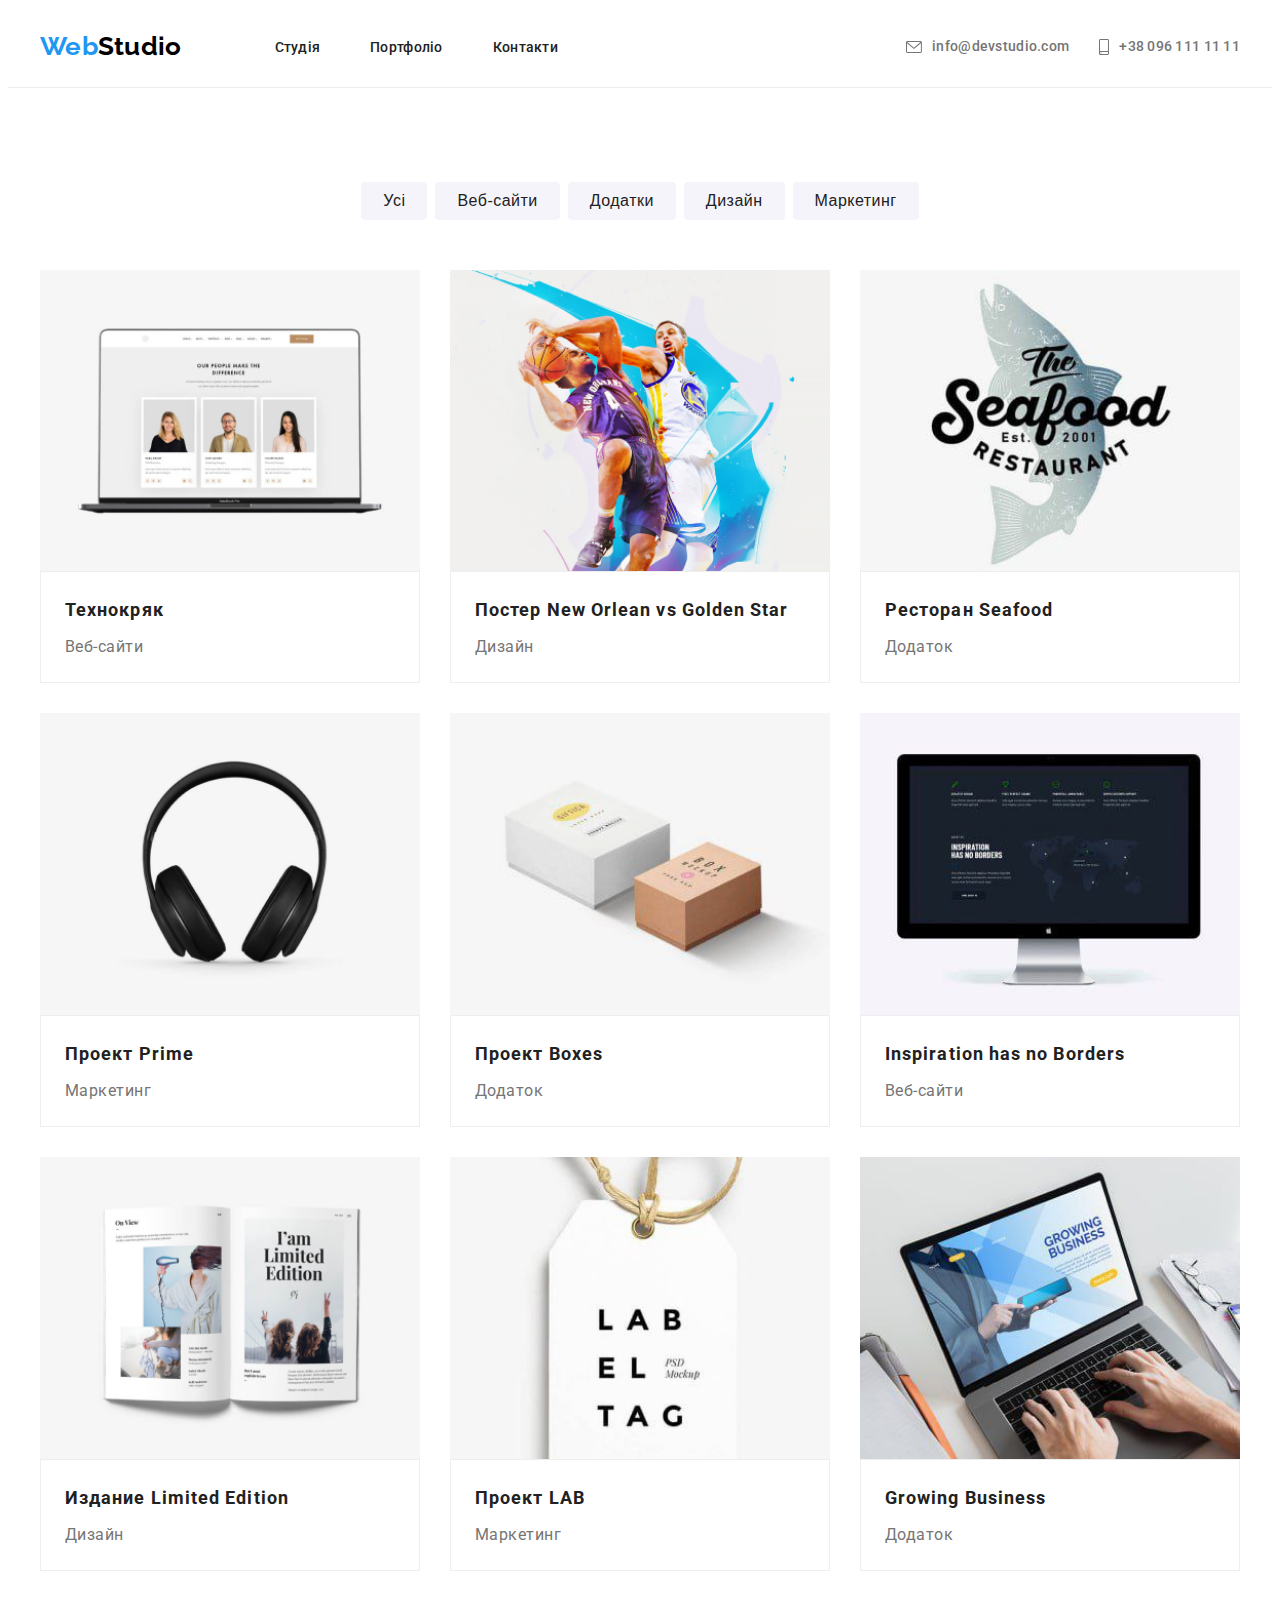
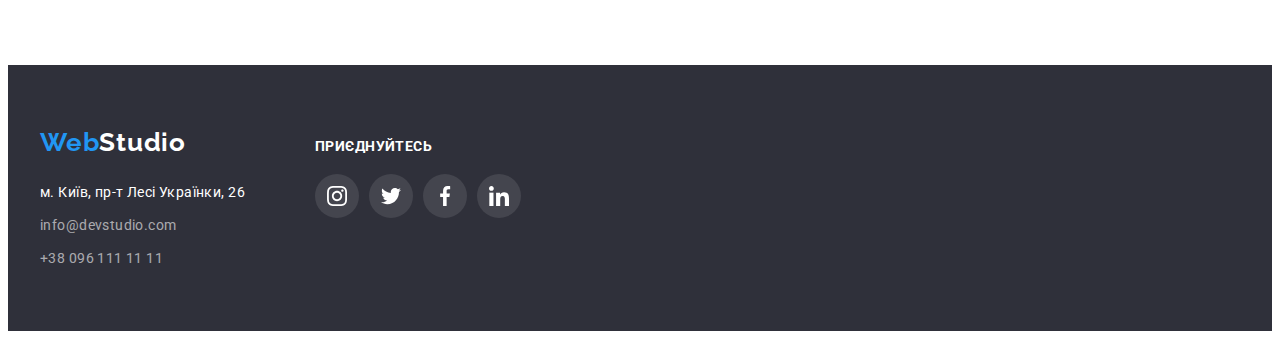
==== commit 0f5bbaa6: "Update portfolio.html" ====
--- a/pages/portfolio.html
+++ b/pages/portfolio.html
@@ -11,7 +11,7 @@
     <link rel="stylesheet" href="../css/reset.css" />
     <link rel="stylesheet" href="../css/styles.css" />
   </head>
-  <body>
+ <body>
     <!-- Навігація сайту -->
     <header class="header">
       <div class="conteiner header-box">
--- a/css/styles.css
+++ b/css/styles.css
@@ -1,20 +1,23 @@
 :root {
-  --background-color: #fff;
-  --title-color: #212121;
-  --button-color: #2196f3;
-  --text-color: #757575;
-  --footer-color: #2f303a;
-  --footertext-color: #ffffff99;
-  --backgroundbuttons-color: #f5f4fa;
-  --logo-color: #000;
-  --box-color: #eee;
-  --line-color: #ECECEC;
-}
-
-.container {
+  --mini-text-color: #757575;
+  --max-text-color: #212121;
+  --primary-color: #ffffff;
+  --header-footer-background-color: #2f303a;
+  --team-background-color: #f5f4fa;
+  --button-backgrouhd-color: #2196f3;
+  --logo-color: #000000;
+  --mini-text-footer-color: rgba(255, 255, 255, 0.6);
+  --min-background-color: #ececec;
+  --background-border-color: #EEEEEE;
+  --box-shadow-portfolio-color: 0px 1px 1px 0px rgba(0, 0, 0, 0.12), 0px 4px 4px 0px rgba(0, 0, 0, 0.06), 1px 4px 6px 0px rgba(0, 0, 0, 0.16);
+  --box-shadow-btn-color: 0px 3px 1px 0px rgba(0, 0, 0, 0.10), 0px 1px 2px 0px rgba(0, 0, 0, 0.08), 0px 2px 2px 0px rgba(0, 0, 0, 0.12);
+}
+
+.conteiner {
   width: 1200px;
+  
+  margin-right: auto;
   margin-left: auto;
-  margin-right: auto;
   padding-left: 15px;
   padding-right: 15px;
 }
@@ -25,291 +28,270 @@
   font-family: Roboto;
 }
 
-/* ====================== */
-
-header {
+/* навігація сайту */
+
+.header {
   padding-top: 24px;
   padding-bottom: 25px;
-  border-bottom: 1px solid var(--line-color);
-}
-
-
-.header-bucket {
+
+}
+
+.header-box {
+  display: flex;
+  align-items: center;
+}
+
+.header-logo {
+
+  font-family: Raleway;
+  font-size: 26px;
+  font-weight: 700;
+  line-height: 1.14;
+  letter-spacing: 0.28px;
+}
+
+.Web {
+  color: var(--button-backgrouhd-color);
+}
+
+.Studio {
+  color: var(--logo-color);
+}
+
+.header-list {
+  display: flex;
+  gap: 50px;
+  margin-left: 93px;
+}
+
+.header-items {
+  display: flex;
+  gap: 30px;
+  margin-left: auto;
+}
+
+.header-contact {
+  color: var(--max-text-color);
+  font-size: 14px;
+  font-weight: 500;
+  line-height: 1.14;
+  letter-spacing: 0.28px;
+}
+
+.header-link {
+  color: var(--mini-text-color);
+  font-size: 14px;
+  font-weight: 500;
+  line-height: 1.14;
+  letter-spacing: 0.28px;
+  display: flex;
+  align-items: center;
+
+}
+
+.header-icon{
+  width: 16px;
+  height: 12px;
+  fill: var(--mini-text-color);
+  margin-right: 10px;
+}
+
+.header-elemet:last-child .header-icon {
+  width: 10px;
+  height: 16px;
+
+}
+
+.header-contact:hover {
+  color: var(--button-backgrouhd-color);
+}
+
+
+.header-link:hover {
+  color: var(--button-backgrouhd-color);
+  .header-icon{
+    fill: var(--button-backgrouhd-color);
+  }
+}
+
+/* наше портфоліо */
+
+
+
+.project {
+padding-top: 94px;
+padding-bottom: 94px;
+border-top: 1px solid var(--min-background-color);
+}
+
+.project-list{
+  gap: 8px;
+  margin-bottom: 50px;
+  display: flex;
+  justify-content: center;
+}
+
+.project-btn {
+  color: var(--max-text-color);
+  padding: 6px 22px;
+  text-align: center;
+  border: none;
+  font-size: 16px;
+  font-weight: 500;
+  line-height: 1.62;
+  letter-spacing: 0.48px;
+
+  border-radius: 4px;
+  background: var(--team-background-color);
+
+}
+
+.project-btn:hover {
+  border-radius: 4px;
+  background: var(--button-backgrouhd-color);
+  color: var(--primary-color);
+  box-shadow: var(--box-shadow-btn-color); 
+  box-shadow: 0px 4px 4px 0px rgba(0, 0, 0, 0.15);
+}
+
+.project-item{
+  display: flex;
+  flex-wrap: wrap;
+  gap: 30px;
+
+}
+
+.project-items{
+    flex-basis: calc((100% - 60px)/3);
+
+}
+
+.project-items:hover{
+      box-shadow: var(--box-shadow-portfolio-color);
+}
+
+.project-background{
+  background-color: var(--primary-color);
+  border: 1px solid #EEE;
+  padding: 20px 24px;
+}
+
+.project-img{
+  width: 100%;
+}
+
+.project-title {
+  color: var(--max-text-color);
+  font-size: 18px;
+  font-weight: 700;
+  line-height: 2;
+  letter-spacing: 1.08px;
+}
+
+.project-text {
+  color: var(--mini-text-color);
+  font-size: 16px;
+  font-weight: 400;
+  line-height: 1.87;
+  letter-spacing: 0.48px;
+  margin-top: 4px;
+}
+
+
+/* footer */
+
+.footer {
+  background-color: var(--header-footer-background-color);
+  padding-top: 60px;
+  padding-bottom: 60px;
+}
+
+.footer-box{
   display: flex;
   align-items: baseline;
 }
 
-.header-logo {
-  color: var(--logo-color);
+.footer-logo {
   font-family: Raleway;
   font-size: 26px;
   font-weight: 700;
   line-height: 1.38;
   letter-spacing: 0.78px;
-  margin-right: 93px;
-
-}
-
-.header-web {
-  color: var(--button-color);
-  font-family: Raleway;
-  font-size: 26px;
-  font-weight: 700;
-  line-height: 1.38;
-  letter-spacing: 0.78px;
-}
-
-
-.header-items {
-  display: flex;
-  align-items: baseline;
-  gap: 50px;
-}
-
-.header-massege {
-  color: var(--titles-color);
-  font-size: 14px;
-  font-weight: 500;
-  line-height: 1.14;
-  letter-spacing: 0.28px;
-}
-
-.header-massege:hover {
-  color: var(--button-color);
-}
-
-
-.header-list {
-  display: flex;
-  align-items: center;
-  gap: 30px;
-  margin-left: auto;
-}
-
-.header-icon{
-  width: 16px;
-  height: 12px;
-  fill: var(--text-color); 
-}
-
-.header-icon2{
-  width: 10px;
-  height: 16px;
-  fill: var(--text-color);
-}
-
-.header-link {
-  color: var(--text-color);
-  font-size: 14px;
-  font-weight: 500;
-  line-height: 1.14;
-  letter-spacing: 0.28px;
-  display: flex;
-  align-items: center;
-  gap: 10px;
-}
-
-
-.header-link:hover {
-  color: var(--button-color);
-  .header-icon{
-    fill: var(--button-color);
-}
-.header-icon2{
-    fill: var(--button-color);
-}
-}
-
-/* ====================== */
-
-.works {
-  padding-top: 94px;
-  padding-bottom: 94px;
-}
-
-
-.works-lists {
-  display: flex;
-  gap: 8px;
-  justify-content: center;
-  margin-bottom: 50px;
-}
-
-.works-btn {
-  color: var(--title-color);
-  text-align: center;
-  font-size: 16px;
-  font-weight: 500;
-  line-height: 1.6;
-  letter-spacing: 0.48px;
-  background: var(--backgroundbuttons-color);
-  border: none;
-  padding: 6px 25px;
-  border-radius: 4px;
-}
-
-
-.works-btn:hover {
-  color: var(--background-color);
-  background: var(--button-color);
-  box-shadow: 0px 3px 1px 0px 
-            rgba(0, 0, 0, 0.1),
-              0px 1px 2px 0px 
-            rgba(0, 0, 0, 0.08), 
-              0px 2px 2px 0px 
-            rgba(0, 0, 0, 0.12);
-}
-
-.works-list{
-  display: flex;
-  flex-wrap: wrap;
-  gap: 30px;
-}
-
-.works-item{
-  flex-basis: calc((100% - 60px) / 3);
-}
-
-.works-item:hover{
-  box-shadow: 0px 3px 1px 0px rgba(0, 0, 0, 0.10), 
-              0px 1px 2px 0px rgba(0, 0, 0, 0.08), 
-              0px 2px 2px 0px rgba(0, 0, 0, 0.12);
-}
-
-.works-box{
-  border: 1px solid var(--box-color);
-  background: var(--background-color);
-  width: 370px;
-  height: 110px;
-  padding: 20px 24px;
-}
-
-.works-subtitle {
-  color: var(--title-color);
-  font-size: 18px;
-  font-weight: 700;
-  line-height: 2;
-  letter-spacing: 1.08px;
-}
-
-.works-text {
-  color: var(--text-color);
-  font-size: 16px;
-  font-weight: 400;
-  line-height: 1.66;
-  letter-spacing: 0.48px;
-  margin-top: 4px;
-}
-
-/* ====================== */
-
-footer {
-  background-color: #2f303a;
-  padding-top: 60px;
-  padding-bottom: 60px;
-}
-
-.footer-box{
-  display: flex;
-  align-items: baseline;
-}
-
-.footer-web {
-  color: var(--button-color);
-  font-family: Raleway;
-  font-size: 26px;
-  font-weight: 700;
-  line-height: 1.38;
-  letter-spacing: 0.78px;
-}
-
-
-.footer-link {
-  color: var(--background-color);
-  font-family: Raleway;
-  font-size: 26px;
-  font-weight: 700;
-  line-height: 1.38;
-  letter-spacing: 0.78px;
-  margin-bottom: 20px;
-}
-
-.footer-adress {
-  color: var(--background-color);
+}
+
+.footer-Web {
+  color: var(--button-backgrouhd-color);
+}
+
+.footer-Studio {
+  color: var(--primary-color);
+}
+
+.footer-address{
+  margin-top: 20px;
+}
+
+.footer-list{
+  font-style: normal;
+  gap: 9px;
+}
+
+.footer-maps {
+  color: var(--primary-color);
   font-size: 14px;
   font-weight: 400;
   line-height: 1.71;
   letter-spacing: 0.42px;
-  font-style: normal;
-}
-
-.footer-item{
-  margin-top: 20px;
-}
-
-.footer-element{
-  margin-top: 9px;
-  margin-bottom: 9px;
-}
-
-.footer-element:last-child{
-  margin-bottom: 0px;
-}
-
-.footer-info {
-  color: rgba(255, 255, 255, 0.6);
+}
+
+.footer-link {
+  color: var(--mini-text-footer-color);
   font-size: 14px;
   font-weight: 400;
   line-height: 1.71;
   letter-spacing: 0.42px;
 }
 
-.footer-tel {
-  color: rgba(255, 255, 255, 0.6);
-  font-size: 14px;
-  font-weight: 400;
-  line-height: 1.71;
-  letter-spacing: 0.42px;
-}
-
-.footer-div{
+.footer-item:nth-last-child(-n+2){
+  margin-top: 9px;
+}
+
+.footer-boxx{
   margin-left: 70px;
 }
 
-.footer-subtitle{
-  color: var(--background-color);
-  font-size: 14px;
-  font-weight: 700;
-  line-height: 1.14;
-  letter-spacing: 0.42px;
-  text-transform: uppercase;
-}
-
-.footer-lists{
+.footer-title{
+  color: var(--primary-color);
+font-size: 14px;
+font-weight: 700;
+letter-spacing: 0.42px;
+text-transform: uppercase;
+margin-bottom: 20px;
+}
+
+.footer-items{
   display: flex;
   gap: 10px;
-  margin-top: 16px;
-  margin-bottom: 30px;
-  align-items: center;
-  justify-content: center;
-}
-
-.footer-links{
+
+}
+
+.footer-internet{
   width: 44px;
   height: 44px;
   display: flex;
+
+  justify-content: center;
   align-items: center;
-  justify-content: center;
-  background-color: var(--background-icon);
   border-radius: 50%;
-}
-
-.footer-links:hover{
-  background-color: var(--button-color);
+  background-color: rgba(255, 255, 255, 0.1);
+}
+
+.footer-internet:hover{
+background-color: var(--button-backgrouhd-color);
 }
 
 .footer-icon{
   width: 20px;
-  height: 20px;
-  fill: var(--background-color);
-}+height: 20px;
+fill: var(--primary-color);
+}
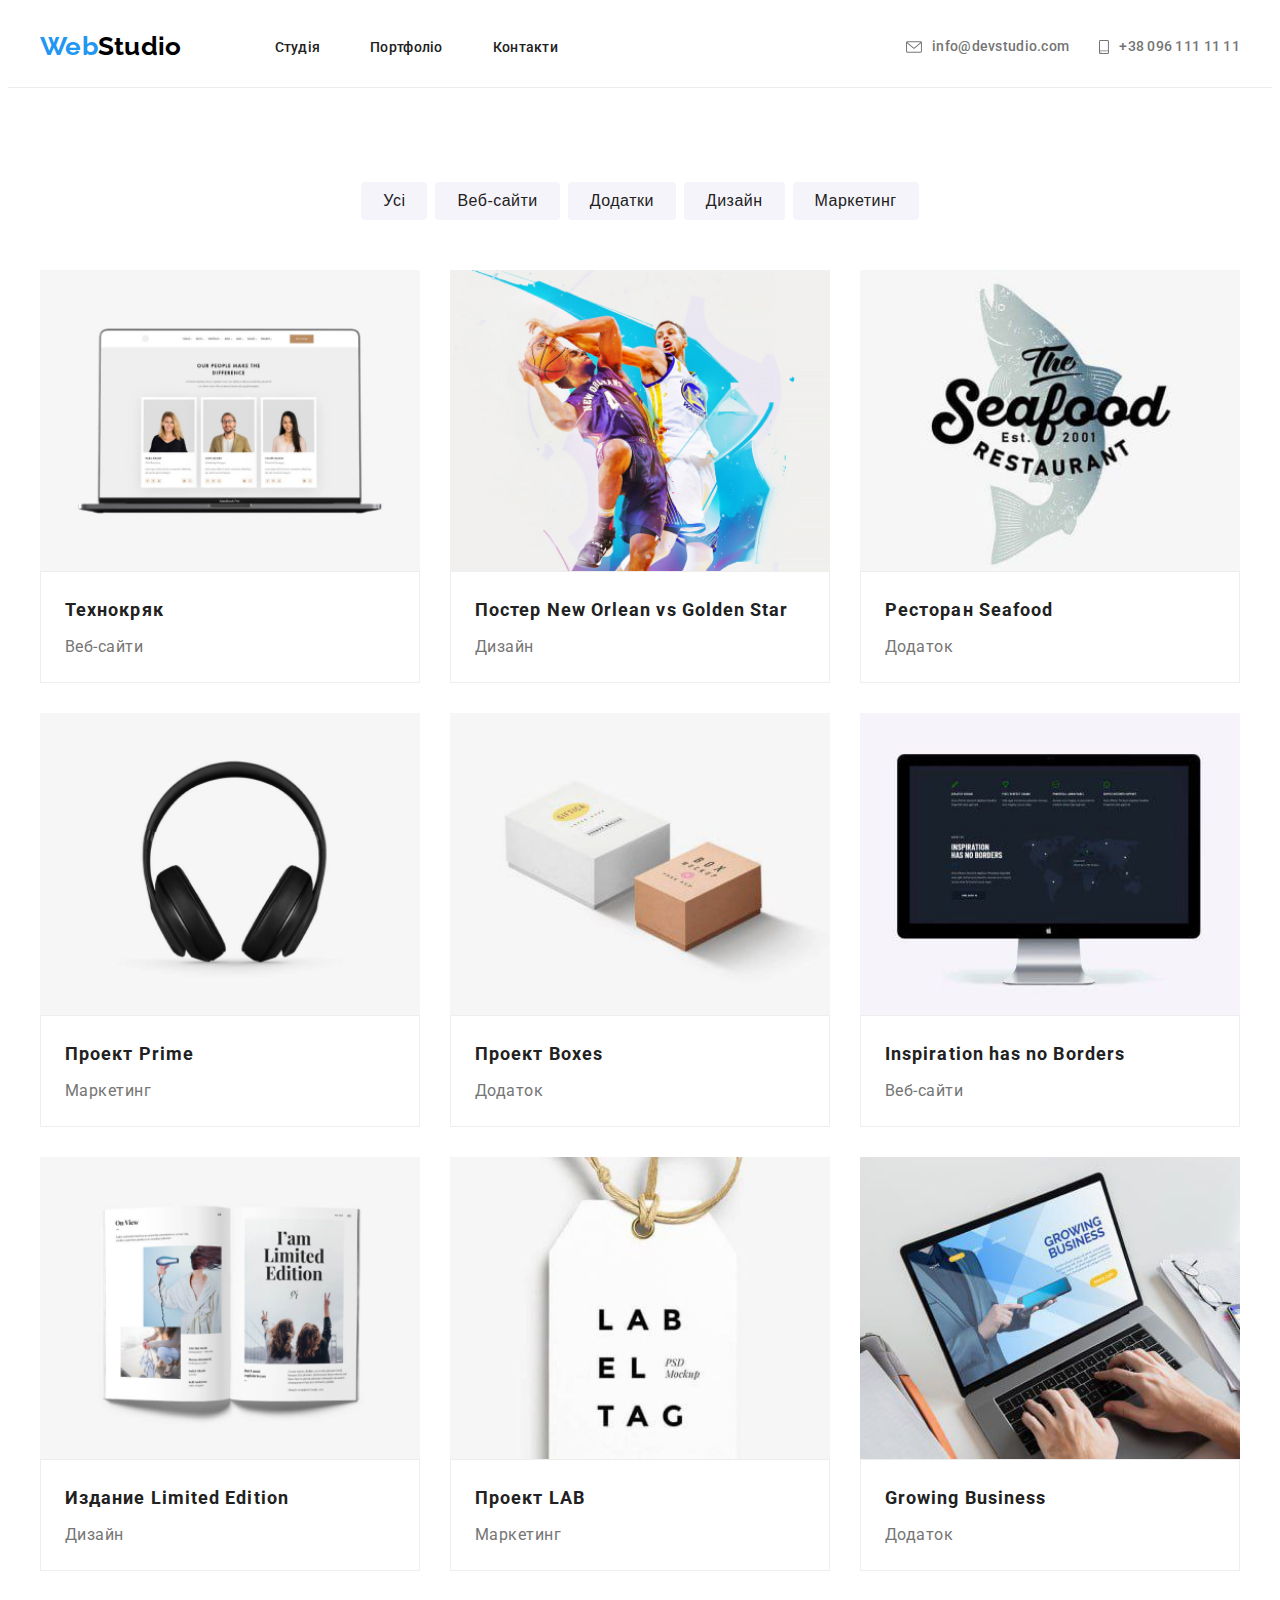
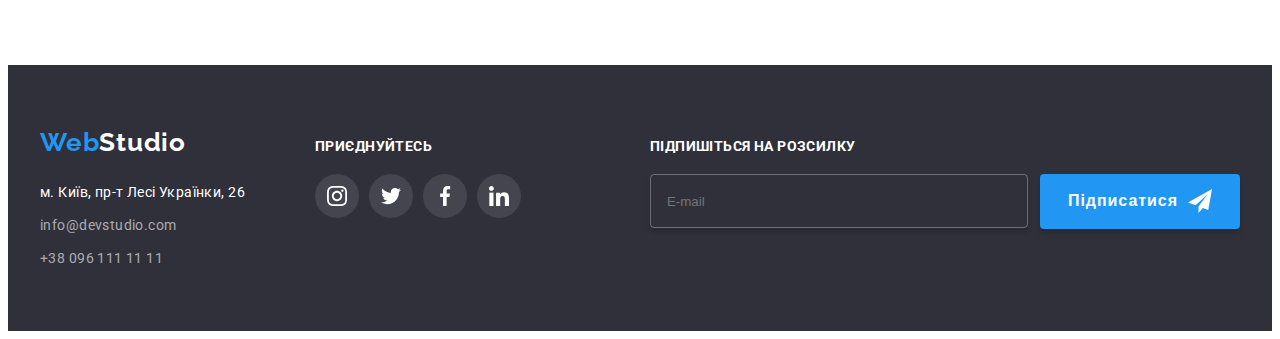
==== commit 2503ab9f: "обновлениє портфоліо" ====
--- a/pages/portfolio.html
+++ b/pages/portfolio.html
@@ -11,17 +11,17 @@
     <link rel="stylesheet" href="../css/reset.css" />
     <link rel="stylesheet" href="../css/styles.css" />
   </head>
- <body>
+  <body>
     <!-- Навігація сайту -->
     <header class="header">
       <div class="conteiner header-box">
-        <a href="./index.html" class="header-logo"
+        <a href="../index.html" class="header-logo"
           ><span class="Web">Web</span><span class="Studio">Studio</span></a
         >
         <nav class="header-navigation">
           <ul class="header-list">
             <li class="header-item">
-              <a href="./index.html" class="header-contact">Студія</a>
+              <a href="../index.html" class="header-contact">Студія</a>
             </li>
             <li class="header-item">
               <a href="./portfolio.html" class="header-contact">Портфоліо</a>
@@ -35,13 +35,13 @@
           <li class="header-elemet">
               
             <a href="mailto:info@devstudio.com" class="header-link"> <svg class="header-icon">
-              <use href="../imgs/symbol-defss.svg#icon-envelope"></use>
+              <use href="../imgs/symbol-defs.svg#icon-envelope"></use>
             </svg>info@devstudio.com</a>
           </li>
           <li class="header-elemet">
             <a href="tel:+380961111111" class="header-link"> 
               <svg class="header-icon">
-              <use href="../imgs/symbol-defss.svg#icon-smartphone"></use>
+              <use href="../imgs/symbol-defs.svg#icon-smartphone"></use>
             </svg>+38 096 111 11 11</a>
           </li>
         </ul>
@@ -72,33 +72,34 @@
           <!-- Наші проекти та інше -->
           <ul class="project-item">
             <li class="project-items">
+              <div class="project-box">
               <img
                 src="../imgs/three.jpg"
                 alt="Технокряк"
                 class="project-img"
               />
+              <p class="project-paragraf">Ресурс пропонує комплексні пропозиції з різним рівнем функціоналу та сервісів. Все це дозволить відвідувачу отримати вичерпні відомості про компанію чи приватну особу.</p>
+            </div>
               <div class="project-background">
                 <h2 class="project-title">Технокряк</h2>
                 <p class="project-text">Веб-сайти</p>
               </div>
             </li>
             <li class="project-items">
-              <img
-                src="../imgs/basketbol.jpg"
-                alt="Постер New Orlean vs Golden Star"
-                class="project-img"
-              />
+              <div class="project-box">
+                <img src="../imgs/basketbol.jpg" alt="Постер New Orlean vs Golden Star" class="project-img" />
+                <p class="project-paragraf">Ресурс пропонує комплексні пропозиції з різним рівнем функціоналу та сервісів. Все це дозволить відвідувачу отримати вичерпні відомості про компанію чи приватну особу.</p>
+              </div>
               <div class="project-background">
                 <h2 class="project-title">Постер New Orlean vs Golden Star</h2>
                 <p class="project-text">Дизайн</p>
               </div>
             </li>
             <li class="project-items">
-              <img
-                src="../imgs/fish.jpg"
-                alt="Ресторан Seafood"
-                class="project-img"
-              />
+              <div class="project-box">
+                <img src="../imgs/fish.jpg" alt="Ресторан Seafood" class="project-img" />
+                <p class="project-paragraf">Ресурс пропонує комплексні пропозиції з різним рівнем функціоналу та сервісів. Все це дозволить відвідувачу отримати вичерпні відомості про компанію чи приватну особу.</p>
+              </div>
               <div class="project-background">
                 <h2 class="project-title">Ресторан Seafood</h2>
                 <p class="project-text">Додаток</p>
@@ -106,11 +107,10 @@
             </li>
 
             <li class="project-items">
-              <img
-                src="../imgs/headphone.jpg"
-                alt="Проект Prime"
-                class="project-img"
-              />
+              <div class="project-box">
+                <img src="../imgs/headphone.jpg" alt="Проект Prime" class="project-img" />
+                <p class="project-paragraf">Ресурс пропонує комплексні пропозиції з різним рівнем функціоналу та сервісів. Все це дозволить відвідувачу отримати вичерпні відомості про компанію чи приватну особу.</p>
+              </div>
               <div class="project-background">
                 <h2 class="project-title">Проект Prime</h2>
                 <p class="project-text">Маркетинг</p>
@@ -118,11 +118,10 @@
             </li>
 
             <li class="project-items">
-              <img
-                src="../imgs/box.jpg"
-                alt="Проект Boxes"
-                class="project-img"
-              />
+              <div class="project-box">
+                <img src="../imgs/box.jpg" alt="Проект Boxes" class="project-img" />
+                <p class="project-paragraf">Ресурс пропонує комплексні пропозиції з різним рівнем функціоналу та сервісів. Все це дозволить відвідувачу отримати вичерпні відомості про компанію чи приватну особу.</p>
+              </div>
               <div class="project-background">
                 <h2 class="project-title">Проект Boxes</h2>
                 <p class="project-text">Додаток</p>
@@ -130,22 +129,20 @@
             </li>
 
             <li class="project-items">
-              <img
-                src="../imgs/pk.jpg"
-                alt="Inspiration has no Borders"
-                class="project-img"
-              />
+              <div class="project-box">
+                <img src="../imgs/pk.jpg" alt="Inspiration has no Borders" class="project-img" />
+                <p class="project-paragraf">Ресурс пропонує комплексні пропозиції з різним рівнем функціоналу та сервісів. Все це дозволить відвідувачу отримати вичерпні відомості про компанію чи приватну особу.</p>
+              </div>
               <div class="project-background">
                 <h2 class="project-title">Inspiration has no Borders</h2>
                 <p class="project-text">Веб-сайти</p>
               </div>
             </li>
             <li class="project-items">
-              <img
-                src="../imgs/book.jpg"
-                alt="Изданиe Limited Edition"
-                class="project-img"
-              />
+              <div class="project-box">
+                <img src="../imgs/book.jpg" alt="Изданиe Limited Edition" class="project-img" />
+                <p class="project-paragraf">Ресурс пропонує комплексні пропозиції з різним рівнем функціоналу та сервісів. Все це дозволить відвідувачу отримати вичерпні відомості про компанію чи приватну особу.</p>
+              </div>
               <div class="project-background">
                 <h2 class="project-title">Издание Limited Edition</h2>
                 <p class="project-text">Дизайн</p>
@@ -153,11 +150,10 @@
             </li>
 
             <li class="project-items">
-              <img
-                src="../imgs/tea.jpg"
-                alt="Проект LAB"
-                class="project-img"
-              />
+              <div class="project-box">
+                <img src="../imgs/tea.jpg" alt="Проект LAB" class="project-img" />
+                <p class="project-paragraf">Ресурс пропонує комплексні пропозиції з різним рівнем функціоналу та сервісів. Все це дозволить відвідувачу отримати вичерпні відомості про компанію чи приватну особу.</p>
+              </div>
               <div class="project-background">
                 <h2 class="project-title">Проект LAB</h2>
                 <p class="project-text">Маркетинг</p>
@@ -165,16 +161,16 @@
             </li>
 
             <li class="project-items">
-              <img
-                src="../imgs/noytbook.jpg"
-                alt="Growing Business"
-                class="project-img"
-              />
+              <div class="project-box">
+                <img src="../imgs/noytbook.jpg" alt="Growing Business" class="project-img" />
+                <p class="project-paragraf">Ресурс пропонує комплексні пропозиції з різним рівнем функціоналу та сервісів. Все це дозволить відвідувачу отримати вичерпні відомості про компанію чи приватну особу.</p>
+              </div>
               <div class="project-background">
                 <h2 class="project-title">Growing Business</h2>
                 <p class="project-text">Додаток</p>
               </div>
             </li>
+            
           </ul>
         </div>
       </section>
@@ -183,65 +179,82 @@
     <footer class="footer">
       <div class="conteiner footer-box">
         <div>
-        <a href="./index.html" class="footer-logo"
-          ><span class="footer-Web">Web</span
-          ><span class="footer-Studio">Studio</span></a
-        >
-        <address class="footer-address">
-          <ul class="footer-list">
-            <li class="footer-item">
-              <a
-                href="https://maps.app.goo.gl/9KhWRnAvHuJaTDVs8"
-                class="footer-maps"
-                >м. Київ, пр-т Лесі Українки, 26</a
-              >
-            </li>
-            <li class="footer-item">
-              <a href="mailto:info@devstudio.com" class="footer-link"
-                >info@devstudio.com</a
-              >
-            </li>
-            <li class="footer-item">
-              <a href="tel:+380961111111" class="footer-link"
-                >+38 096 111 11 11</a
-              >
-            </li>
-          </ul>
-        </address>
-      </div>
+          <a href="../index.html" class="footer-logo"
+            ><span class="footer-Web">Web</span
+            ><span class="footer-Studio">Studio</span></a
+          >
+          <address class="footer-address">
+            <ul class="footer-list">
+              <li class="footer-item">
+                <a
+                  href="https://maps.app.goo.gl/9KhWRnAvHuJaTDVs8"
+                  class="footer-maps"
+                  >м. Київ, пр-т Лесі Українки, 26</a
+                >
+              </li>
+              <li class="footer-item">
+                <a href="mailto:info@devstudio.com" class="footer-link"
+                  >info@devstudio.com</a
+                >
+              </li>
+              <li class="footer-item">
+                <a href="tel:+380961111111" class="footer-link"
+                  >+38 096 111 11 11</a
+                >
+              </li>
+            </ul>
+          </address>
+        </div>
         <div class="footer-boxx">
           <h3 class="footer-title">приєднуйтесь</h3>
           <ul class="footer-items">
             <li>
               <a href="#" class="footer-internet">
                 <svg class="footer-icon">
-                  <use href="../imgs/symbol-defss.svg#icon-instagram"></use>
-                </svg>
-              </a>
-            </li>
-            <li>
-              <a href="#" class="footer-internet">
-                <svg class="footer-icon">
-                  <use href="../imgs/symbol-defss.svg#icon-twitter"></use>
-                </svg>
-              </a>
-            </li>
-            <li> <a href="#" class="footer-internet">
-              <svg class="footer-icon">
-                <use href="../imgs/symbol-defss.svg#icon-facebook"></use>
-              </svg>
-            </a>
-          </li>
-            <li>
-              <a href="#" class="footer-internet">
-                <svg class="footer-icon">
-                  <use href="../imgs/symbol-defss.svg#icon-linkedin"></use>
-                </svg>
-              </a>
-            </li>
-          </ul>
+                  <use href="../imgs/symbol-defs.svg#icon-instagram"></use>
+                </svg>
+              </a>
+            </li>
+            <li>
+              <a href="#" class="footer-internet">
+                <svg class="footer-icon">
+                  <use href="../imgs/symbol-defs.svg#icon-twitter"></use>
+                </svg>
+              </a>
+            </li>
+            <li>
+              <a href="#" class="footer-internet">
+                <svg class="footer-icon">
+                  <use href="../imgs/symbol-defs.svg#icon-facebook"></use>
+                </svg>
+              </a>
+            </li>
+            <li>
+              <a href="#" class="footer-internet">
+                <svg class="footer-icon">
+                  <use href="../imgs/symbol-defs.svg#icon-linkedin"></use>
+                </svg>
+              </a>
+            </li>
+          </ul>
+        </div>
+        <div class="footer-box-sub">
+          <div>
+            <h3 class="footer-subtitle">Підпишіться на розсилку</h3>
+            <form class="footer-form">
+              <label class="footer-label">
+                <input class="footer-input" type="email" placeholder="E-mail" />
+                <button class="footer-btn">
+                  Підписатися
+                  <svg class="footer-icon_person">
+                    <use href="../imgs/symbol-defs.svg#icon-telegram"></use>
+                  </svg>
+                </button>
+              </label>
+            </form>
+          </div>
         </div>
       </div>
     </footer>
   </body>
-</html>
+</html>--- a/css/styles.css
+++ b/css/styles.css
@@ -15,7 +15,7 @@
 
 .conteiner {
   width: 1200px;
-  
+
   margin-right: auto;
   margin-left: auto;
   padding-left: 15px;
@@ -70,12 +70,38 @@
   margin-left: auto;
 }
 
+.header-item{
+  position: relative;
+}
+
 .header-contact {
   color: var(--max-text-color);
   font-size: 14px;
   font-weight: 500;
   line-height: 1.14;
   letter-spacing: 0.28px;
+  transition-property: color;
+  transition-duration: 250ms;
+  transition-timing-function: cubic-bezier(0.4, 0, 0.2, 1);
+}
+
+.header-contact::after{
+  content: "";
+  width: 100%;
+  height: 4px;
+  border-radius: 2px;
+  background-color: var(--button-backgrouhd-color);
+  left: 0;
+  bottom: -30px;
+  position: absolute;
+  opacity: 0;
+  transition-property: opacity;
+  transition-duration: 250ms;
+  transition-timing-function: cubic-bezier(0.4, 0, 0.2, 1);
+}
+
+.header-contact:hover::after{
+  opacity: 1;
 }
 
 .header-link {
@@ -86,14 +112,19 @@
   letter-spacing: 0.28px;
   display: flex;
   align-items: center;
-
-}
-
-.header-icon{
+  transition-property: color;
+  transition-duration: 250ms;
+  transition-timing-function: cubic-bezier(0.4, 0, 0.2, 1);
+}
+
+.header-icon {
   width: 16px;
   height: 12px;
   fill: var(--mini-text-color);
   margin-right: 10px;
+  transition-property: fill;
+  transition-duration: 250ms;
+  transition-timing-function: cubic-bezier(0.4, 0, 0.2, 1);
 }
 
 .header-elemet:last-child .header-icon {
@@ -109,7 +140,7 @@
 
 .header-link:hover {
   color: var(--button-backgrouhd-color);
-  .header-icon{
+  .header-icon {
     fill: var(--button-backgrouhd-color);
   }
 }
@@ -129,6 +160,7 @@
   margin-bottom: 50px;
   display: flex;
   justify-content: center;
+
 }
 
 .project-btn {
@@ -143,7 +175,9 @@
 
   border-radius: 4px;
   background: var(--team-background-color);
-
+  transition-property: color , background;
+  transition-duration: 250ms;
+  transition-timing-function: cubic-bezier(0.4, 0, 0.2, 1);
 }
 
 .project-btn:hover {
@@ -152,6 +186,9 @@
   color: var(--primary-color);
   box-shadow: var(--box-shadow-btn-color); 
   box-shadow: 0px 4px 4px 0px rgba(0, 0, 0, 0.15);
+  transition-property: box-shadow;
+  transition-duration: 250ms;
+  transition-timing-function: cubic-bezier(0.4, 0, 0.2, 1);
 }
 
 .project-item{
@@ -163,17 +200,50 @@
 
 .project-items{
     flex-basis: calc((100% - 60px)/3);
-
 }
 
 .project-items:hover{
       box-shadow: var(--box-shadow-portfolio-color);
+      transition-property: box-shadow;
+      transition-duration: 250ms;
+      transition-timing-function: cubic-bezier(0.4, 0, 0.2, 1);
+       .project-paragraf{
+        opacity: 1;
+        transform: translateY(0);
+        transition-property: opacity;
+        transition-duration: 300ms;
+        transition-timing-function: cubic-bezier(0.4, 0, 0.2, 1);
+      }
 }
 
 .project-background{
   background-color: var(--primary-color);
   border: 1px solid #EEE;
   padding: 20px 24px;
+}
+
+.project-box{
+  position: relative;
+  overflow: hidden;
+}
+
+.project-paragraf{
+  color: var(--primary-color);
+font-size: 18px;
+font-style: normal;
+font-weight: 400;
+line-height: 1.5;
+letter-spacing: 0.54px;
+position: absolute;
+top: 0;
+right: 0;
+background-color:rgba(33, 150, 243, 0.90);
+padding: 63px 24px;
+height: 100%;
+opacity: 0;
+transform: translateY(100%);
+transition: opacity 300ms cubic-bezier(0.4, 0, 0.2, 1), 
+            transform 500ms ease-in-out;
 }
 
 .project-img{
@@ -206,7 +276,7 @@
   padding-bottom: 60px;
 }
 
-.footer-box{
+.footer-box {
   display: flex;
   align-items: baseline;
 }
@@ -227,11 +297,11 @@
   color: var(--primary-color);
 }
 
-.footer-address{
+.footer-address {
   margin-top: 20px;
 }
 
-.footer-list{
+.footer-list {
   font-style: normal;
   gap: 9px;
 }
@@ -252,30 +322,36 @@
   letter-spacing: 0.42px;
 }
 
-.footer-item:nth-last-child(-n+2){
+.footer-item:nth-last-child(-n + 2) {
   margin-top: 9px;
 }
 
-.footer-boxx{
+.footer-boxx {
   margin-left: 70px;
 }
 
-.footer-title{
-  color: var(--primary-color);
-font-size: 14px;
-font-weight: 700;
-letter-spacing: 0.42px;
-text-transform: uppercase;
-margin-bottom: 20px;
-}
-
-.footer-items{
+.footer-title {
+  color: var(--primary-color);
+  font-size: 14px;
+  font-weight: 700;
+
+  letter-spacing: 0.42px;
+  text-transform: uppercase;
+  margin-bottom: 20px;
+}
+
+.footer-form {
+  display: flex;
+  align-items: center;
+}
+
+.footer-items {
   display: flex;
   gap: 10px;
 
 }
 
-.footer-internet{
+.footer-internet {
   width: 44px;
   height: 44px;
   display: flex;
@@ -284,14 +360,73 @@
   align-items: center;
   border-radius: 50%;
   background-color: rgba(255, 255, 255, 0.1);
-}
-
-.footer-internet:hover{
-background-color: var(--button-backgrouhd-color);
-}
-
-.footer-icon{
+  transition-property: background-color;
+  transition-duration: 250ms;
+  transition-timing-function: cubic-bezier(0.4, 0, 0.2, 1);
+}
+
+.footer-internet:hover {
+  background-color: var(--button-backgrouhd-color);
+}
+
+.footer-icon {
   width: 20px;
-height: 20px;
-fill: var(--primary-color);
-}
+  height: 20px;
+  fill: var(--primary-color);
+}
+
+.footer-box-sub {
+  margin-left: auto;
+  display: flex;
+}
+
+.footer-subtitle {
+  color: var(--primary-color);
+  font-size: 14px;
+  font-weight: 700;
+  line-height: normal;
+  letter-spacing: 0.42px;
+  text-transform: uppercase;
+  margin-bottom: 20px;
+}
+
+.footer-label{
+  display: flex;
+}
+
+.footer-input {
+  width: 358px;
+  height: 50px;
+  border-radius: 4px;
+  border: none;
+  border: 1px solid rgba(255, 255, 255, 0.3);
+  background: rgba(33, 150, 243, 0);
+  box-shadow: 0px 4px 4px 0px rgba(0, 0, 0, 0.15);
+  padding-left: 16px;
+}
+
+.footer-btn {
+  color: var(--primary-color);
+  text-align: center;
+  font-size: 16px;
+  font-style: normal;
+  font-weight: 700;
+  line-height: 1.8;
+  letter-spacing: 0.96px;
+
+  border-radius: 4px;
+  background: var(--button-backgrouhd-color);
+  box-shadow: 0px 4px 4px 0px rgba(0, 0, 0, 0.15);
+  border: none;
+  padding: 13px 28px;
+  margin-left: 12px;
+  display: flex;
+  align-items: center;
+}
+
+.footer-icon_person {
+  fill: var(--primary-color);
+  width: 24px;
+  height: 24px;
+  margin-left: 10px;
+}